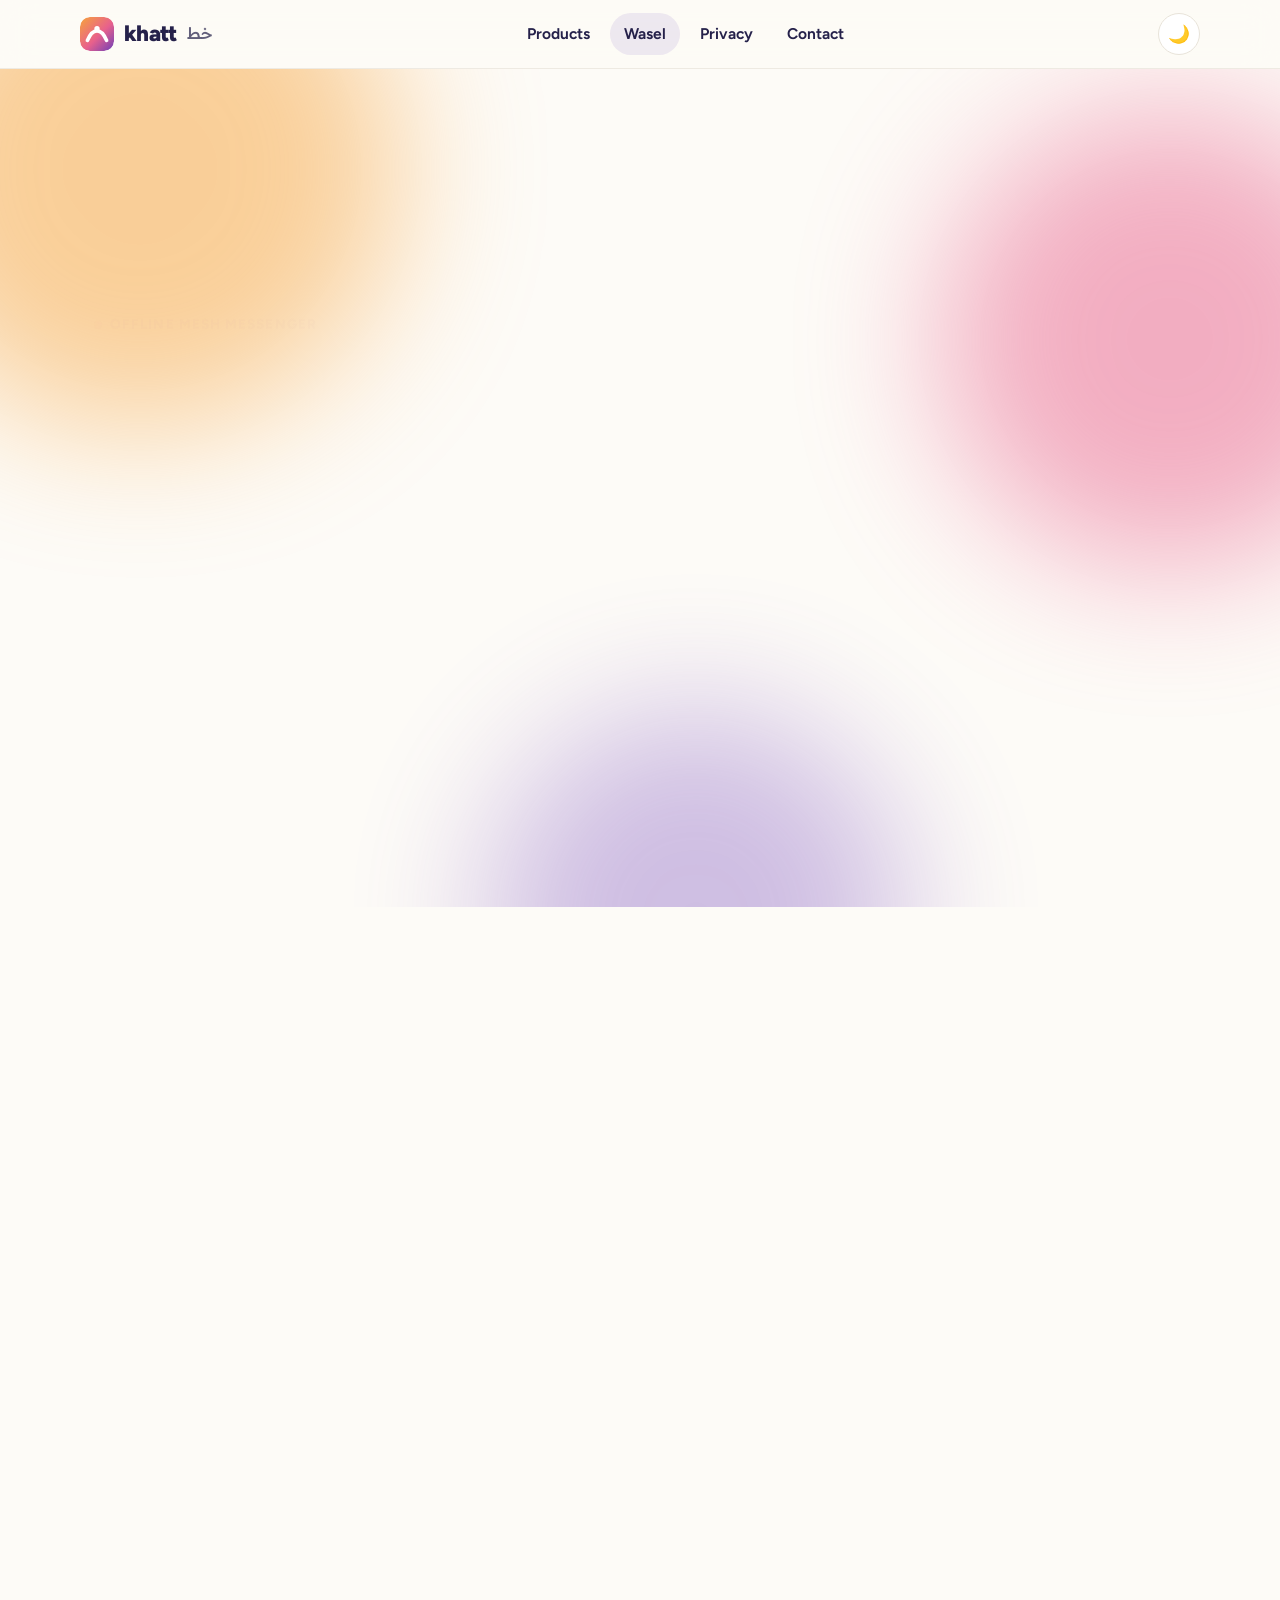
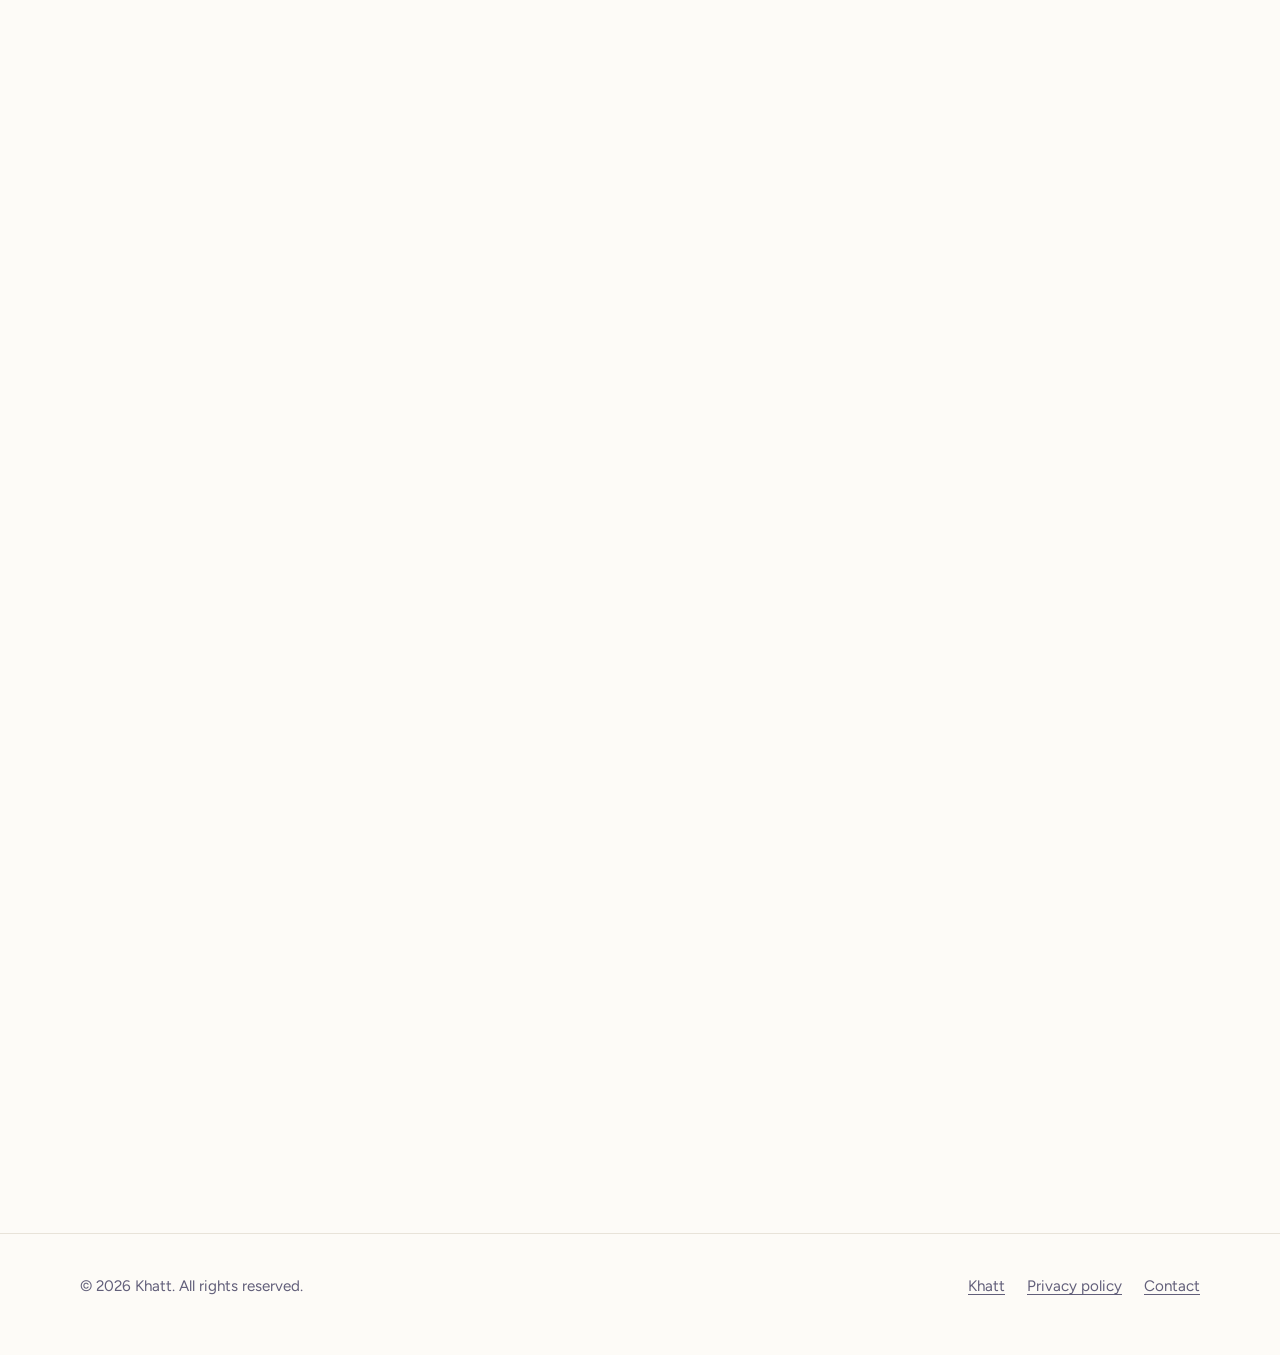
==== wasel/index.html @ 728cffc0 "Initial Khatt site: home, Wasel page, Wasel privacy policy" ====
<!DOCTYPE html>
<html lang="en">
<head>
  <meta charset="utf-8">
  <meta name="viewport" content="width=device-width, initial-scale=1">
  <title>Wasel (وصل) — offline mesh messenger | Khatt</title>
  <meta name="description" content="Wasel is a peer-to-peer messenger for Android that works without internet. Phones pass encrypted notes to each other over Bluetooth. No accounts, no servers.">
  <meta http-equiv="Content-Security-Policy" content="default-src 'self'; img-src 'self' data:; font-src 'self'; style-src 'self'; script-src 'self'; base-uri 'none'; form-action 'none'">
  <meta name="theme-color" content="#fdfbf7" media="(prefers-color-scheme: light)">
  <meta name="theme-color" content="#0f0e17" media="(prefers-color-scheme: dark)">
  <link rel="canonical" href="https://khatt-inc.github.io/wasel/">
  <link rel="icon" href="/assets/img/favicon.svg" type="image/svg+xml">
  <link rel="icon" href="/assets/img/favicon.png" type="image/png" sizes="48x48">
  <link rel="apple-touch-icon" href="/assets/img/apple-touch-icon.png">
  <meta property="og:type" content="website">
  <meta property="og:title" content="Wasel (وصل) — offline mesh messenger">
  <meta property="og:description" content="Talk to people nearby without internet. Private, encrypted, no accounts.">
  <meta property="og:url" content="https://khatt-inc.github.io/wasel/">
  <meta property="og:image" content="https://khatt-inc.github.io/assets/img/wasel-feature.webp">
  <meta name="twitter:card" content="summary_large_image">
  <link rel="preload" href="/assets/fonts/Figtree.ttf" as="font" type="font/ttf" crossorigin>
  <link rel="stylesheet" href="/assets/css/style.css">
  <script src="/assets/js/theme.js"></script>
</head>
<body>
  <a class="skip" href="#main">Skip to content</a>

  <header class="nav">
    <div class="wrap">
      <a class="brand" href="/" aria-label="Khatt home">
        <img src="/assets/img/favicon.svg" alt="" width="34" height="34">
        khatt <small lang="ar" dir="rtl">خط</small>
      </a>
      <nav class="links" id="links" aria-label="Main">
        <a href="/#products">Products</a>
        <a href="/wasel/" aria-current="page">Wasel</a>
        <a href="/wasel/privacy/">Privacy</a>
        <a href="/#contact">Contact</a>
      </nav>
      <div>
        <button class="icon-btn" id="theme" type="button" aria-label="Switch theme">🌙</button>
        <button class="icon-btn menu-btn" id="menu" type="button" aria-label="Menu" aria-expanded="false" aria-controls="links">☰</button>
      </div>
    </div>
  </header>

  <main id="main">
    <section class="hero">
      <div class="blobs" aria-hidden="true">
        <span class="blob a"></span><span class="blob b"></span><span class="blob c"></span>
      </div>
      <div class="wrap">
        <div>
          <span class="eyebrow reveal">Offline mesh messenger</span>
          <h1 class="reveal d1">Wasel <span class="grad-text" lang="ar" dir="rtl">وصل</span></h1>
          <p class="lead reveal d2">Talk to people nearby with no signal at all. Your phone chats straight to other phones over Bluetooth, and nearby phones pass your notes along, so they reach friends way beyond your range.</p>
          <div class="hero-cta reveal d3">
            <a class="btn btn-primary" href="#how">See how it works <span aria-hidden="true">↓</span></a>
            <a class="btn btn-ghost" href="#get" >Get the app</a>
          </div>
        </div>
        <div class="stage reveal d2">
          <img class="pigeon" src="/assets/img/pigeon.svg" alt="" width="190" height="150">
          <span class="chip one"><span class="dot"></span> No signal needed</span>
          <span class="chip two">🔐 End-to-end encrypted</span>
          <div class="phone" data-tilt>
            <img src="/assets/img/shot-01_welcome.webp" width="640" height="1385" alt="Wasel welcome screen: stay close, even when the internet isn't">
          </div>
        </div>
      </div>
    </section>

    <section id="how">
      <div class="wrap">
        <div class="section-head">
          <span class="eyebrow reveal">How it works</span>
          <h2 class="reveal d1">Phones become the network.</h2>
          <p class="reveal d2">No towers, no servers, no accounts.</p>
        </div>
        <div class="steps">
          <div class="step reveal">
            <h3>Find people near you</h3>
            <p>Wasel finds other Wasel phones over Bluetooth Low Energy. Add a friend in person by scanning their QR code, which also protects you from impostors.</p>
          </div>
          <div class="step reveal d1">
            <h3>Send a note</h3>
            <p>Write a message or hold to record a voice note. It's sealed with end-to-end encryption on your phone before it leaves.</p>
          </div>
          <div class="step reveal d2">
            <h3>Phones pass it on</h3>
            <p>Nearby phones carry sealed envelopes onward without being able to read them, until they reach the right person.</p>
          </div>
        </div>
      </div>
    </section>

    <section>
      <div class="wrap">
        <div class="section-head">
          <span class="eyebrow reveal">Features</span>
          <h2 class="reveal d1">Small app, big toolbox.</h2>
        </div>
        <div class="bento">
          <div class="card wide reveal">
            <div class="ico v" aria-hidden="true">💬</div>
            <h3>Messages &amp; voice notes</h3>
            <p>Private chats with friends, plus a nearby feed for everyone around you. Voice notes are encrypted and go only to the person you send them to.</p>
          </div>
          <div class="card wide reveal d1">
            <div class="ico t" aria-hidden="true">🛡️</div>
            <h3>Noise protocol encryption</h3>
            <p>Direct messages use the Noise Protocol Framework with Curve25519, ChaCha20-Poly1305 and BLAKE3. Relaying phones can't read, change, or identify what they carry.</p>
          </div>
          <div class="card reveal">
            <div class="ico o" aria-hidden="true">✅</div>
            <h3>"I'm safe" check-in</h3>
            <p>Let trusted contacts and neighbours nearby know you're okay with one tap.</p>
          </div>
          <div class="card reveal d1">
            <div class="ico p" aria-hidden="true">🕶️</div>
            <h3>Stealth mode</h3>
            <p>Receive messages without showing your device to others. Rotating identifiers make tracking harder.</p>
          </div>
          <div class="card reveal d2">
            <div class="ico v" aria-hidden="true">🧽</div>
            <h3>Fresh start</h3>
            <p>One hold-to-confirm action wipes keys, chats and contacts from your phone.</p>
          </div>
          <div class="card wide reveal">
            <div class="ico o" aria-hidden="true">🌍</div>
            <h3>Area channels (optional)</h3>
            <p>Turn on the internet relay to chat with everyone in a map cell. It's off by default, and it's public: area posts, your nickname and the cell you join are visible to everyone in that area, and relay operators can see your IP address.</p>
          </div>
          <div class="card wide reveal d1">
            <div class="ico p" aria-hidden="true">🕊️</div>
            <h3>Carrier Pigeon game</h3>
            <p>A built-in pigeon adventure with 16 worlds and local multiplayer races, because waiting for signal shouldn't be boring. Available in 20 languages, including Arabic with full right-to-left layout.</p>
          </div>
        </div>
      </div>
    </section>

    <section>
      <div class="wrap">
        <div class="section-head">
          <span class="eyebrow reveal">Screenshots</span>
          <h2 class="reveal d1">A friendly place to talk.</h2>
        </div>
      </div>
      <div class="rail reveal" role="list" aria-label="Wasel screenshots">
        <div class="phone" role="listitem"><img src="/assets/img/shot-02_chats.webp" width="640" height="1385" alt="Chats list with nearby friends" loading="lazy"></div>
        <div class="phone" role="listitem"><img src="/assets/img/shot-03_chat_detail.webp" width="640" height="1385" alt="A conversation" loading="lazy"></div>
        <div class="phone" role="listitem"><img src="/assets/img/shot-05_safe_radar.webp" width="640" height="1385" alt="Safe check-in radar" loading="lazy"></div>
        <div class="phone" role="listitem"><img src="/assets/img/shot-04_pigeon_game.webp" width="640" height="1385" alt="Carrier Pigeon game" loading="lazy"></div>
        <div class="phone" role="listitem"><img src="/assets/img/shot-06_settings.webp" width="640" height="1385" alt="Settings" loading="lazy"></div>
        <div class="phone" role="listitem"><img src="/assets/img/shot-07_dark_mode.webp" width="640" height="1385" alt="Dark mode" loading="lazy"></div>
      </div>
    </section>

    <section id="get">
      <div class="wrap">
        <div class="section-head">
          <span class="eyebrow reveal">Get Wasel</span>
          <h2 class="reveal d1">Coming to Google Play.</h2>
          <p class="reveal d2">Wasel is for Android 8.0+ and for people aged 16 and over. The Play Store listing is being prepared; the button below will go live when it is published.</p>
        </div>
        <div class="hero-cta reveal">
          <a class="btn btn-primary" href="#get" aria-disabled="true" tabindex="-1">Google Play: coming soon</a>
          <a class="btn btn-ghost" href="/wasel/privacy/">Privacy policy</a>
        </div>
        <div class="notice reveal">
          <span aria-hidden="true">⚠️</span>
          <div>
            <strong>Not a substitute for emergency services.</strong>
            <p>Wasel depends on nearby phones and can't promise delivery. In an emergency, contact your local emergency number.</p>
          </div>
        </div>
      </div>
    </section>
  </main>

  <footer>
    <div class="wrap">
      <span>© <span id="year">2026</span> Khatt. All rights reserved.</span>
      <nav aria-label="Footer">
        <a href="/">Khatt</a>
        <a href="/wasel/privacy/">Privacy policy</a>
        <a href="mailto:privacy@khatt.app">Contact</a>
      </nav>
    </div>
  </footer>

  <script src="/assets/js/main.js" defer></script>
</body>
</html>
---- assets/css/style.css ----
/* Khatt — site styles. Self-hosted fonts, no third-party requests. */

@font-face {
  font-family: "Figtree";
  src: url("../fonts/Figtree.ttf") format("truetype");
  font-weight: 300 900;
  font-display: swap;
}
@font-face {
  font-family: "Readex Pro";
  src: url("../fonts/ReadexPro.ttf") format("truetype");
  font-weight: 160 700;
  font-display: swap;
  unicode-range: U+0600-06FF, U+0750-077F, U+FB50-FDFF, U+FE70-FEFF;
}

:root {
  --bg: #fdfbf7;
  --bg-2: #f6f0e6;
  --surface: #ffffff;
  --ink: #25214a;
  --muted: #625f7a;
  --border: #e8e3d9;
  --orange: #f6a33b;
  --pink: #e8618c;
  --purple: #6e3fb8;
  --teal: #2fa793;
  --accent-ink: #5b2fa6;
  --grad: linear-gradient(120deg, #f6a33b 0%, #e8618c 55%, #6e3fb8 100%);
  --shadow: 0 1px 0 rgba(37, 33, 74, 0.04), 0 14px 34px -14px rgba(37, 33, 74, 0.22);
  --edge: 0 6px 0 -1px rgba(37, 33, 74, 0.07);
  --radius: 28px;
  --max: 1120px;
  color-scheme: light;
}

:root[data-theme="dark"] {
  --bg: #0f0e17;
  --bg-2: #14131f;
  --surface: #1a1926;
  --ink: #f6f4ff;
  --muted: #a9a8c2;
  --border: #2e2b44;
  --teal: #3db8a4;
  --accent-ink: #c8b2ff;
  --shadow: 0 1px 0 rgba(255, 255, 255, 0.03), 0 18px 40px -16px rgba(0, 0, 0, 0.7);
  --edge: 0 6px 0 -1px rgba(0, 0, 0, 0.35);
  color-scheme: dark;
}

@media (prefers-color-scheme: dark) {
  :root:not([data-theme="light"]) {
    --bg: #0f0e17;
    --bg-2: #14131f;
    --surface: #1a1926;
    --ink: #f6f4ff;
    --muted: #a9a8c2;
    --border: #2e2b44;
    --teal: #3db8a4;
    --accent-ink: #c8b2ff;
    --shadow: 0 1px 0 rgba(255, 255, 255, 0.03), 0 18px 40px -16px rgba(0, 0, 0, 0.7);
    --edge: 0 6px 0 -1px rgba(0, 0, 0, 0.35);
    color-scheme: dark;
  }
}

*,
*::before,
*::after {
  box-sizing: border-box;
}

html {
  scroll-behavior: smooth;
  scroll-padding-top: 88px;
  -webkit-text-size-adjust: 100%;
}

body {
  margin: 0;
  background: var(--bg);
  color: var(--ink);
  font-family: "Figtree", ui-sans-serif, system-ui, -apple-system, "Segoe UI", Roboto, sans-serif;
  font-size: 1.0625rem;
  line-height: 1.65;
  overflow-x: hidden;
}

[lang="ar"],
:lang(ar) {
  font-family: "Readex Pro", "Figtree", system-ui, sans-serif;
}

img {
  max-width: 100%;
  display: block;
}

a {
  color: var(--accent-ink);
  text-underline-offset: 3px;
}
a:hover {
  color: var(--pink);
}

:focus-visible {
  outline: 3px solid var(--orange);
  outline-offset: 3px;
  border-radius: 8px;
}

.skip {
  position: absolute;
  left: 12px;
  top: -60px;
  z-index: 100;
  background: var(--ink);
  color: var(--bg);
  padding: 10px 16px;
  border-radius: 12px;
  transition: top 0.2s;
}
.skip:focus {
  top: 12px;
}

.wrap {
  width: min(var(--max), 100% - 40px);
  margin-inline: auto;
}

h1,
h2,
h3 {
  line-height: 1.08;
  letter-spacing: -0.025em;
  margin: 0 0 0.5em;
  font-weight: 800;
}
h1 {
  font-size: clamp(2.6rem, 6.4vw, 5rem);
  font-weight: 850;
}
h2 {
  font-size: clamp(2rem, 4.2vw, 3.2rem);
}
h3 {
  font-size: 1.3rem;
  letter-spacing: -0.015em;
}
p {
  margin: 0 0 1em;
}

.grad-text {
  background: var(--grad);
  -webkit-background-clip: text;
  background-clip: text;
  color: transparent;
}

.eyebrow {
  display: inline-flex;
  align-items: center;
  gap: 8px;
  font-size: 0.85rem;
  font-weight: 700;
  letter-spacing: 0.08em;
  text-transform: uppercase;
  color: var(--accent-ink);
  background: color-mix(in srgb, var(--purple) 10%, transparent);
  padding: 6px 14px;
  border-radius: 999px;
  margin-bottom: 20px;
}
.eyebrow::before {
  content: "";
  width: 8px;
  height: 8px;
  border-radius: 50%;
  background: var(--grad);
}

/* ───────── Nav ───────── */
.nav {
  position: sticky;
  top: 0;
  z-index: 50;
  backdrop-filter: saturate(1.4) blur(16px);
  -webkit-backdrop-filter: saturate(1.4) blur(16px);
  background: color-mix(in srgb, var(--bg) 78%, transparent);
  border-bottom: 1px solid color-mix(in srgb, var(--border) 70%, transparent);
}
.nav .wrap {
  display: flex;
  align-items: center;
  justify-content: space-between;
  height: 68px;
  gap: 16px;
}
.brand {
  display: inline-flex;
  align-items: center;
  gap: 10px;
  font-weight: 850;
  font-size: 1.4rem;
  letter-spacing: -0.03em;
  color: var(--ink);
  text-decoration: none;
}
.brand img {
  width: 34px;
  height: 34px;
  border-radius: 10px;
}
.brand small {
  font-family: "Readex Pro", sans-serif;
  font-weight: 500;
  color: var(--muted);
  font-size: 1rem;
  letter-spacing: 0;
}
.links {
  display: flex;
  align-items: center;
  gap: 6px;
}
.links a {
  color: var(--ink);
  text-decoration: none;
  font-weight: 650;
  font-size: 0.97rem;
  padding: 8px 14px;
  border-radius: 999px;
  transition: background 0.2s;
}
.links a:hover,
.links a[aria-current="page"] {
  background: color-mix(in srgb, var(--purple) 11%, transparent);
  color: var(--ink);
}
.icon-btn {
  width: 42px;
  height: 42px;
  display: inline-grid;
  place-items: center;
  border-radius: 50%;
  border: 1px solid var(--border);
  background: var(--surface);
  color: var(--ink);
  cursor: pointer;
  font-size: 1.1rem;
  transition: transform 0.2s;
}
.icon-btn:hover {
  transform: rotate(18deg) scale(1.06);
}
.menu-btn {
  display: none;
}

@media (max-width: 760px) {
  .menu-btn {
    display: inline-grid;
  }
  .links {
    position: absolute;
    inset: 68px 0 auto 0;
    flex-direction: column;
    align-items: stretch;
    padding: 12px 20px 20px;
    background: var(--bg);
    border-bottom: 1px solid var(--border);
    display: none;
  }
  .links.open {
    display: flex;
  }
  .links a {
    padding: 14px 16px;
  }
}

/* ───────── Buttons ───────── */
.btn {
  display: inline-flex;
  align-items: center;
  gap: 10px;
  font: inherit;
  font-weight: 750;
  padding: 15px 26px;
  border-radius: 999px;
  border: 2px solid transparent;
  text-decoration: none;
  cursor: pointer;
  transition: transform 0.2s, box-shadow 0.2s;
}
.btn:hover {
  transform: translateY(-3px);
}
.btn-primary {
  background: var(--grad);
  color: #25214a;
  box-shadow: 0 10px 0 -4px rgba(232, 97, 140, 0.32), 0 18px 34px -14px rgba(232, 97, 140, 0.6);
}
.btn-primary:hover {
  color: #25214a;
}
.btn-ghost {
  background: var(--surface);
  color: var(--ink);
  border-color: var(--border);
}
.btn-ghost:hover {
  color: var(--ink);
  border-color: var(--purple);
}
.btn[aria-disabled="true"] {
  opacity: 0.65;
  cursor: not-allowed;
  pointer-events: none;
}

/* ───────── Hero ───────── */
.hero {
  position: relative;
  padding: clamp(48px, 9vw, 110px) 0 clamp(56px, 8vw, 100px);
  isolation: isolate;
}
.hero .wrap {
  display: grid;
  grid-template-columns: 1.1fr 0.9fr;
  align-items: center;
  gap: 40px;
}
.hero p.lead {
  font-size: clamp(1.15rem, 2vw, 1.4rem);
  color: var(--muted);
  max-width: 34em;
  margin-bottom: 32px;
}
.hero-cta {
  display: flex;
  flex-wrap: wrap;
  gap: 14px;
}

.blobs {
  position: absolute;
  inset: 0;
  z-index: -1;
  overflow: hidden;
  pointer-events: none;
}
.blob {
  position: absolute;
  border-radius: 50%;
  filter: blur(70px);
  opacity: 0.5;
  animation: drift 18s ease-in-out infinite alternate;
}
.blob.a {
  width: 520px;
  height: 520px;
  background: var(--orange);
  top: -160px;
  left: -120px;
}
.blob.b {
  width: 460px;
  height: 460px;
  background: var(--pink);
  top: 40px;
  right: -120px;
  animation-delay: -6s;
}
.blob.c {
  width: 420px;
  height: 420px;
  background: var(--purple);
  bottom: -220px;
  left: 38%;
  opacity: 0.32;
  animation-delay: -11s;
}
:root[data-theme="dark"] .blob {
  opacity: 0.26;
}
@media (prefers-color-scheme: dark) {
  :root:not([data-theme="light"]) .blob {
    opacity: 0.26;
  }
}
@keyframes drift {
  to {
    transform: translate(60px, 40px) scale(1.12);
  }
}

.stage {
  position: relative;
  min-height: 520px;
  display: grid;
  place-items: center;
}
.stage .pigeon {
  position: absolute;
  width: 190px;
  top: -5%;
  left: -12%;
  z-index: 3;
  animation: fly 6s ease-in-out infinite;
  filter: drop-shadow(0 18px 18px rgba(37, 33, 74, 0.25));
}
.stage .pigeon.small {
  width: 96px;
  top: auto;
  bottom: 6%;
  left: auto;
  right: -4%;
  animation-duration: 7.5s;
  animation-delay: -2s;
}
@keyframes fly {
  0%,
  100% {
    transform: translate(0, 0) rotate(-4deg);
  }
  50% {
    transform: translate(18px, -22px) rotate(3deg);
  }
}
.chip {
  position: absolute;
  z-index: 4;
  background: var(--surface);
  border: 1px solid var(--border);
  box-shadow: var(--shadow);
  border-radius: 999px;
  padding: 10px 18px;
  font-weight: 750;
  font-size: 0.95rem;
  display: inline-flex;
  align-items: center;
  gap: 10px;
  animation: bob 5s ease-in-out infinite;
}
.chip .dot {
  width: 10px;
  height: 10px;
  border-radius: 50%;
  background: var(--teal);
  box-shadow: 0 0 0 5px color-mix(in srgb, var(--teal) 22%, transparent);
}
.chip.one {
  top: 22%;
  right: -2%;
}
.chip.two {
  bottom: 20%;
  left: -4%;
  animation-delay: -2.5s;
}
@keyframes bob {
  50% {
    transform: translateY(-10px);
  }
}

/* phone mockup */
.phone {
  position: relative;
  width: min(290px, 70vw);
  aspect-ratio: 1170 / 2532;
  border-radius: 40px;
  padding: 9px;
  background: #1b1930;
  box-shadow: 0 0 0 2px #34305a inset, 0 40px 60px -26px rgba(37, 33, 74, 0.55), 0 8px 0 -2px rgba(37, 33, 74, 0.1);
  transform: rotate(4deg);
  transition: transform 0.4s;
  flex: none;
}
.phone::before {
  content: "";
  position: absolute;
  top: 16px;
  left: 50%;
  width: 72px;
  height: 20px;
  border-radius: 999px;
  background: #0c0b16;
  transform: translateX(-50%);
  z-index: 2;
}
.phone img {
  width: 100%;
  height: 100%;
  object-fit: cover;
  border-radius: 32px;
}
.hero .phone:hover {
  transform: rotate(0deg) scale(1.02);
}

@media (max-width: 900px) {
  .hero .wrap {
    grid-template-columns: 1fr;
  }
  .stage {
    min-height: 460px;
  }
}

/* ───────── Marquee ───────── */
.marquee {
  border-block: 1px solid var(--border);
  background: var(--surface);
  overflow: hidden;
  padding: 18px 0;
}
.marquee .track {
  display: flex;
  gap: 48px;
  width: max-content;
  animation: slide 34s linear infinite;
  font-weight: 800;
  font-size: 1.25rem;
  letter-spacing: -0.01em;
}
.marquee span {
  display: inline-flex;
  align-items: center;
  gap: 48px;
  white-space: nowrap;
}
.marquee span::after {
  content: "✦";
  color: var(--orange);
}
.marquee:hover .track {
  animation-play-state: paused;
}
@keyframes slide {
  to {
    transform: translateX(-50%);
  }
}

/* ───────── Sections ───────── */
section {
  padding: clamp(64px, 9vw, 120px) 0;
}
.section-head {
  max-width: 44rem;
  margin-bottom: 48px;
}
.section-head p {
  color: var(--muted);
  font-size: 1.2rem;
}

.card {
  background: var(--surface);
  border: 1px solid var(--border);
  border-radius: var(--radius);
  padding: 30px;
  box-shadow: var(--shadow), var(--edge);
  transition: transform 0.3s, border-color 0.3s;
}
.card:hover {
  transform: translateY(-6px);
  border-color: color-mix(in srgb, var(--pink) 50%, var(--border));
}
.card p:last-child {
  margin-bottom: 0;
}
.card p {
  color: var(--muted);
}

.ico {
  width: 54px;
  height: 54px;
  border-radius: 18px;
  display: grid;
  place-items: center;
  font-size: 1.6rem;
  margin-bottom: 18px;
}
.ico.o {
  background: #fdebd0;
}
.ico.p {
  background: #fadbe6;
}
.ico.v {
  background: #e6dcf7;
}
.ico.t {
  background: #d3f0ea;
}
:root[data-theme="dark"] .ico {
  filter: brightness(0.92) saturate(0.95);
}

.grid-3 {
  display: grid;
  grid-template-columns: repeat(3, 1fr);
  gap: 22px;
}
@media (max-width: 860px) {
  .grid-3 {
    grid-template-columns: 1fr;
  }
}

/* product spotlight */
.spot {
  position: relative;
  border-radius: 40px;
  background: linear-gradient(135deg, #3a2377 0%, #7a3fa6 40%, #e8618c 80%, #f6a33b 100%);
  color: #fff;
  padding: clamp(32px, 6vw, 72px);
  overflow: hidden;
  display: grid;
  grid-template-columns: 1.1fr 0.9fr;
  gap: 32px;
  align-items: center;
  box-shadow: 0 30px 60px -28px rgba(110, 63, 184, 0.7);
}
.spot h2 {
  color: #fff;
}
.spot p {
  color: rgba(255, 255, 255, 0.88);
  font-size: 1.15rem;
  max-width: 32em;
}
.spot .ar {
  font-size: 1.1em;
  font-weight: 500;
  opacity: 0.9;
}
.tags {
  display: flex;
  flex-wrap: wrap;
  gap: 10px;
  margin: 8px 0 28px;
  padding: 0;
  list-style: none;
}
.tags li {
  background: rgba(255, 255, 255, 0.16);
  border: 1px solid rgba(255, 255, 255, 0.3);
  backdrop-filter: blur(8px);
  border-radius: 999px;
  padding: 7px 16px;
  font-weight: 700;
  font-size: 0.92rem;
}
.spot .btn-ghost {
  background: rgba(255, 255, 255, 0.95);
  color: #25214a;
}
.spot .shots {
  display: flex;
  justify-content: center;
  gap: 18px;
}
.spot .phone {
  width: 210px;
  border-radius: 32px;
  padding: 7px;
}
.spot .phone img {
  border-radius: 26px;
}
.spot .phone::before {
  width: 52px;
  height: 14px;
  top: 12px;
}
.spot .phone.l {
  transform: rotate(-6deg) translateY(18px);
}
.spot .phone.r {
  transform: rotate(5deg) translateY(-12px);
  margin-left: -48px;
}
.spot .pigeon {
  position: absolute;
  width: 120px;
  right: 6%;
  top: -16px;
  opacity: 0.95;
  animation: fly 7s ease-in-out infinite;
}
@media (max-width: 900px) {
  .spot {
    grid-template-columns: 1fr;
  }
  .spot .phone {
    width: 160px;
  }
}

/* bento */
.bento {
  display: grid;
  grid-template-columns: repeat(6, 1fr);
  gap: 22px;
}
.bento .card {
  grid-column: span 2;
}
.bento .wide {
  grid-column: span 3;
}
@media (max-width: 960px) {
  .bento .card,
  .bento .wide {
    grid-column: span 3;
  }
}
@media (max-width: 620px) {
  .bento .card,
  .bento .wide {
    grid-column: span 6;
  }
}

/* steps */
.steps {
  display: grid;
  grid-template-columns: repeat(3, 1fr);
  gap: 22px;
  counter-reset: step;
}
.step {
  position: relative;
  padding-top: 70px;
}
.step::before {
  counter-increment: step;
  content: counter(step);
  position: absolute;
  top: 0;
  left: 0;
  width: 52px;
  height: 52px;
  border-radius: 50%;
  display: grid;
  place-items: center;
  font-weight: 850;
  font-size: 1.4rem;
  color: #25214a;
  background: var(--grad);
}
.step::after {
  content: "";
  position: absolute;
  top: 26px;
  left: 66px;
  right: -22px;
  border-top: 3px dotted color-mix(in srgb, var(--pink) 55%, transparent);
}
.step:last-child::after {
  display: none;
}
@media (max-width: 860px) {
  .steps {
    grid-template-columns: 1fr;
  }
  .step::after {
    display: none;
  }
}

/* screenshot rail */
.rail {
  display: flex;
  gap: 24px;
  overflow-x: auto;
  scroll-snap-type: x mandatory;
  padding: 24px max(20px, calc((100vw - var(--max)) / 2)) 40px;
  scrollbar-width: thin;
}
.rail .phone {
  transform: none;
  scroll-snap-align: center;
  width: 250px;
}
.rail .phone:hover {
  transform: translateY(-8px);
}

/* notice */
.notice {
  display: flex;
  gap: 16px;
  align-items: flex-start;
  border-radius: 22px;
  padding: 22px 26px;
  background: color-mix(in srgb, var(--orange) 14%, var(--surface));
  border: 1px solid color-mix(in srgb, var(--orange) 45%, var(--border));
}
.notice strong {
  display: block;
  margin-bottom: 2px;
}
.notice p {
  margin: 0;
  color: var(--muted);
}

/* contact */
.contact {
  text-align: center;
  background: var(--bg-2);
}
.contact .mail {
  display: inline-block;
  font-size: clamp(1.6rem, 4.4vw, 3rem);
  font-weight: 850;
  letter-spacing: -0.03em;
  text-decoration: none;
  margin: 8px 0 0;
}

/* footer */
footer {
  padding: 40px 0 56px;
  border-top: 1px solid var(--border);
  color: var(--muted);
  font-size: 0.95rem;
}
footer .wrap {
  display: flex;
  flex-wrap: wrap;
  gap: 16px 32px;
  justify-content: space-between;
  align-items: center;
}
footer nav {
  display: flex;
  flex-wrap: wrap;
  gap: 8px 22px;
}
footer a {
  color: var(--muted);
}
footer a:hover {
  color: var(--pink);
}

/* ───────── Legal page ───────── */
.legal-hero {
  padding: clamp(40px, 7vw, 80px) 0 24px;
}
.legal-hero p {
  color: var(--muted);
  font-size: 1.15rem;
  max-width: 40em;
}
.legal {
  display: grid;
  grid-template-columns: 250px minmax(0, 1fr);
  gap: 56px;
  padding: 24px 0 96px;
  align-items: start;
}
.toc {
  position: sticky;
  top: 92px;
  font-size: 0.95rem;
}
.toc strong {
  display: block;
  margin-bottom: 10px;
  font-size: 0.8rem;
  letter-spacing: 0.1em;
  text-transform: uppercase;
  color: var(--muted);
}
.toc ol {
  list-style: none;
  margin: 0;
  padding: 0;
  display: grid;
  gap: 2px;
}
.toc a {
  display: block;
  padding: 6px 12px;
  border-left: 3px solid var(--border);
  color: var(--muted);
  text-decoration: none;
  font-weight: 600;
  transition: all 0.2s;
}
.toc a:hover,
.toc a.on {
  color: var(--ink);
  border-left-color: var(--pink);
  background: color-mix(in srgb, var(--pink) 8%, transparent);
}
.doc h2 {
  font-size: 1.7rem;
  margin: 2.4em 0 0.6em;
  padding-top: 0.2em;
}
.doc h2:first-child {
  margin-top: 0;
}
.doc ul {
  padding-left: 1.2em;
}
.doc li {
  margin-bottom: 0.5em;
}
.doc code {
  background: color-mix(in srgb, var(--purple) 12%, transparent);
  color: var(--accent-ink);
  padding: 2px 7px;
  border-radius: 7px;
  font-size: 0.88em;
  overflow-wrap: anywhere;
}
.doc table {
  width: 100%;
  border-collapse: separate;
  border-spacing: 0;
  border: 1px solid var(--border);
  border-radius: 18px;
  overflow: hidden;
  background: var(--surface);
  font-size: 0.97rem;
}
.doc th,
.doc td {
  text-align: left;
  vertical-align: top;
  padding: 14px 18px;
  border-bottom: 1px solid var(--border);
}
.doc tr:last-child td {
  border-bottom: 0;
}
.doc th {
  background: var(--bg-2);
  font-size: 0.82rem;
  text-transform: uppercase;
  letter-spacing: 0.08em;
  color: var(--muted);
}
.summary {
  background: var(--surface);
  border: 1px solid var(--border);
  border-radius: var(--radius);
  box-shadow: var(--shadow), var(--edge);
  padding: 26px 30px;
  margin-bottom: 8px;
}
.summary ul {
  margin: 10px 0 0;
}
@media (max-width: 900px) {
  .legal {
    grid-template-columns: 1fr;
    gap: 24px;
  }
  .toc {
    position: static;
  }
  .toc ol {
    grid-template-columns: 1fr 1fr;
  }
}
@media (max-width: 520px) {
  .toc ol {
    grid-template-columns: 1fr;
  }
  .doc table,
  .doc thead,
  .doc tbody,
  .doc tr,
  .doc th,
  .doc td {
    display: block;
  }
  .doc thead {
    display: none;
  }
  .doc td:first-child {
    padding-bottom: 2px;
    border-bottom: 0;
    font-weight: 700;
  }
}

/* ───────── Reveal ───────── */
.js .reveal {
  opacity: 0;
  transform: translateY(28px);
  transition: opacity 0.7s ease, transform 0.7s cubic-bezier(0.2, 0.7, 0.2, 1);
}
.js .reveal.in {
  opacity: 1;
  transform: none;
}
.js .reveal.d1 {
  transition-delay: 0.08s;
}
.js .reveal.d2 {
  transition-delay: 0.16s;
}
.js .reveal.d3 {
  transition-delay: 0.24s;
}

@media (prefers-reduced-motion: reduce) {
  *,
  *::before,
  *::after {
    animation: none !important;
    transition: none !important;
    scroll-behavior: auto !important;
  }
  .js .reveal {
    opacity: 1;
    transform: none;
  }
  .marquee .track {
    flex-wrap: wrap;
    width: auto;
    justify-content: center;
  }
}

/* ───────── 404 ───────── */
.lost {
  min-height: 70vh;
  display: grid;
  place-items: center;
  text-align: center;
  padding: 60px 0;
}
.lost .pigeon {
  width: 180px;
  margin: 0 auto 10px;
  animation: fly 5s ease-in-out infinite;
}
.lost h1 {
  font-size: clamp(4rem, 14vw, 9rem);
  margin-bottom: 0.1em;
}

/* "coming next" strip */
.soon {
  margin-top: 22px;
  display: flex;
  align-items: center;
  gap: 22px;
  padding: 26px 30px;
  border: 2px dashed color-mix(in srgb, var(--purple) 35%, var(--border));
  border-radius: var(--radius);
  background: color-mix(in srgb, var(--purple) 5%, transparent);
}
.soon > span {
  font-size: 2.4rem;
}
.soon h3 {
  margin-bottom: 2px;
}
.soon p {
  margin: 0;
  color: var(--muted);
}

/* keep floating decorations inside the viewport on narrow screens */
.hero {
  overflow-x: clip;
}
@media (max-width: 900px) {
  .stage .pigeon {
    left: 0;
  }
  .stage .pigeon.small {
    right: 0;
  }
  .chip.one {
    right: 0;
  }
  .chip.two {
    left: 0;
  }
  .spot .pigeon {
    right: 2%;
  }
}
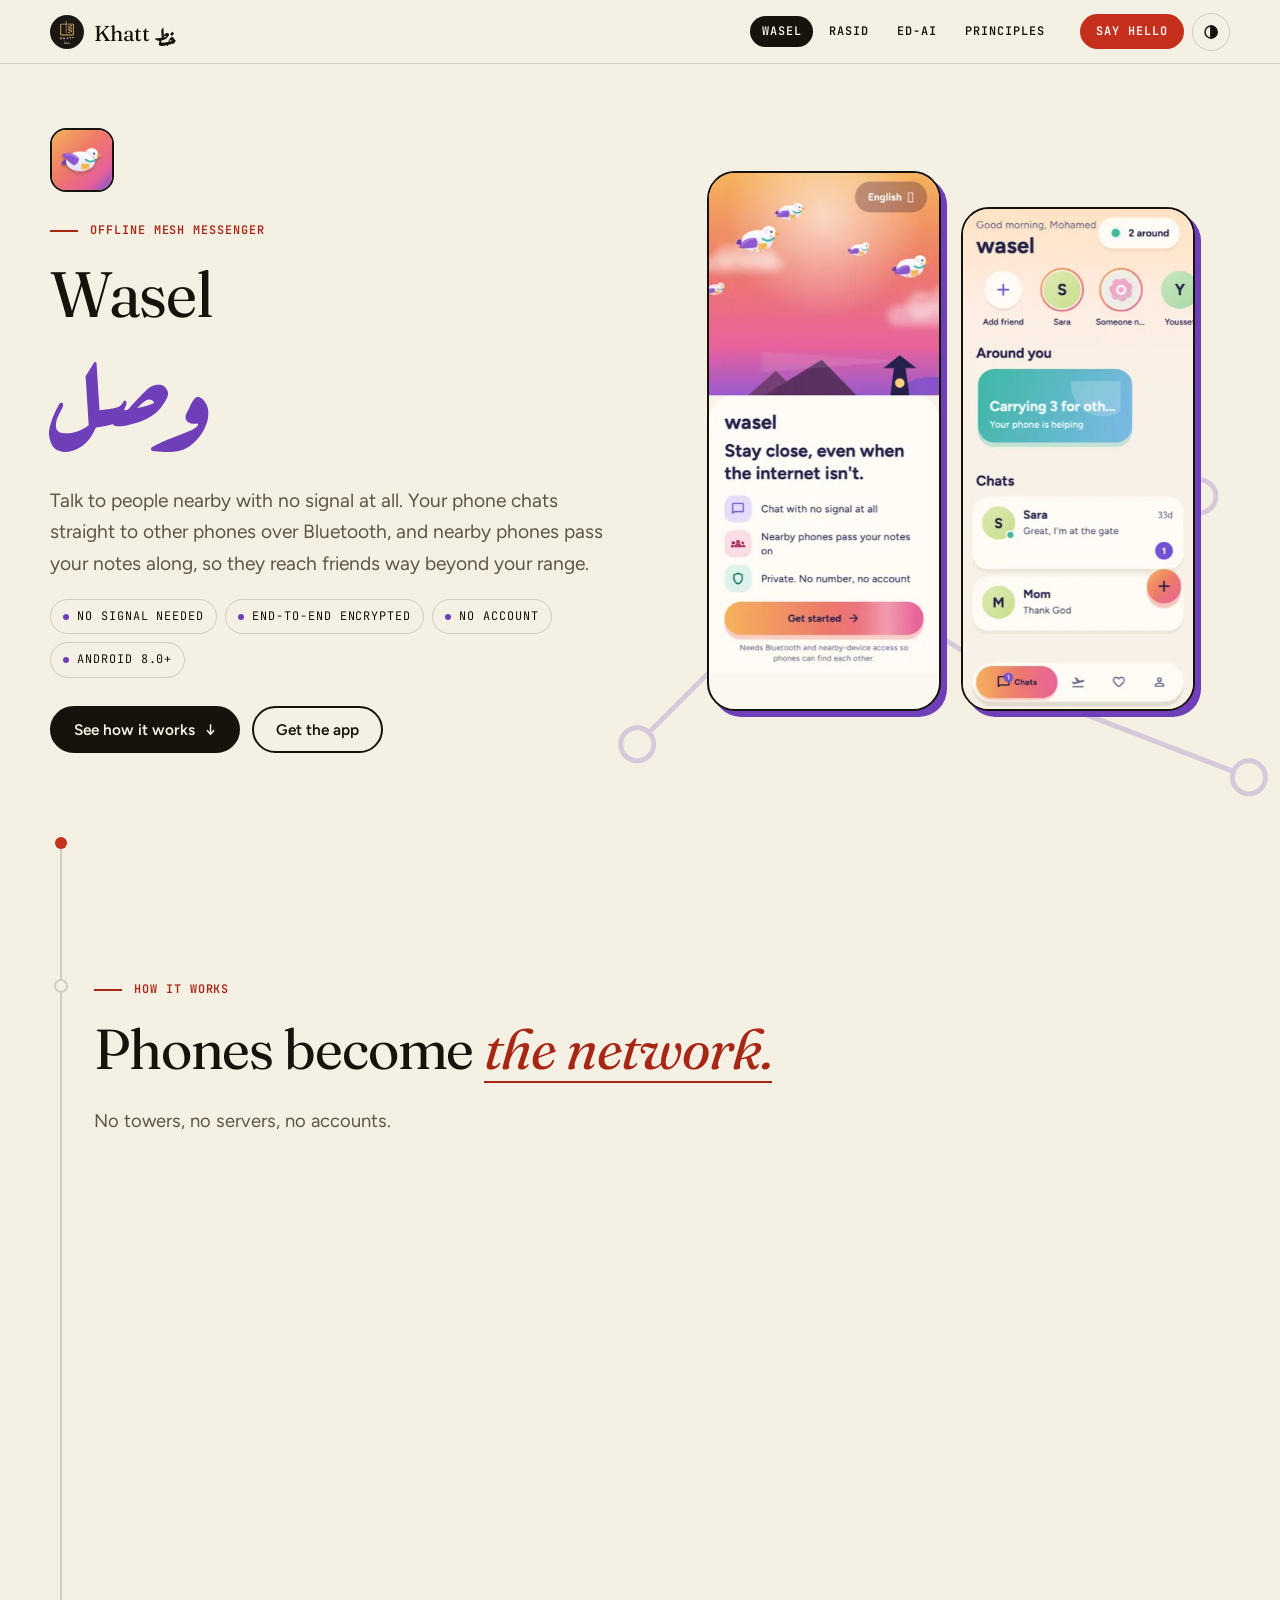
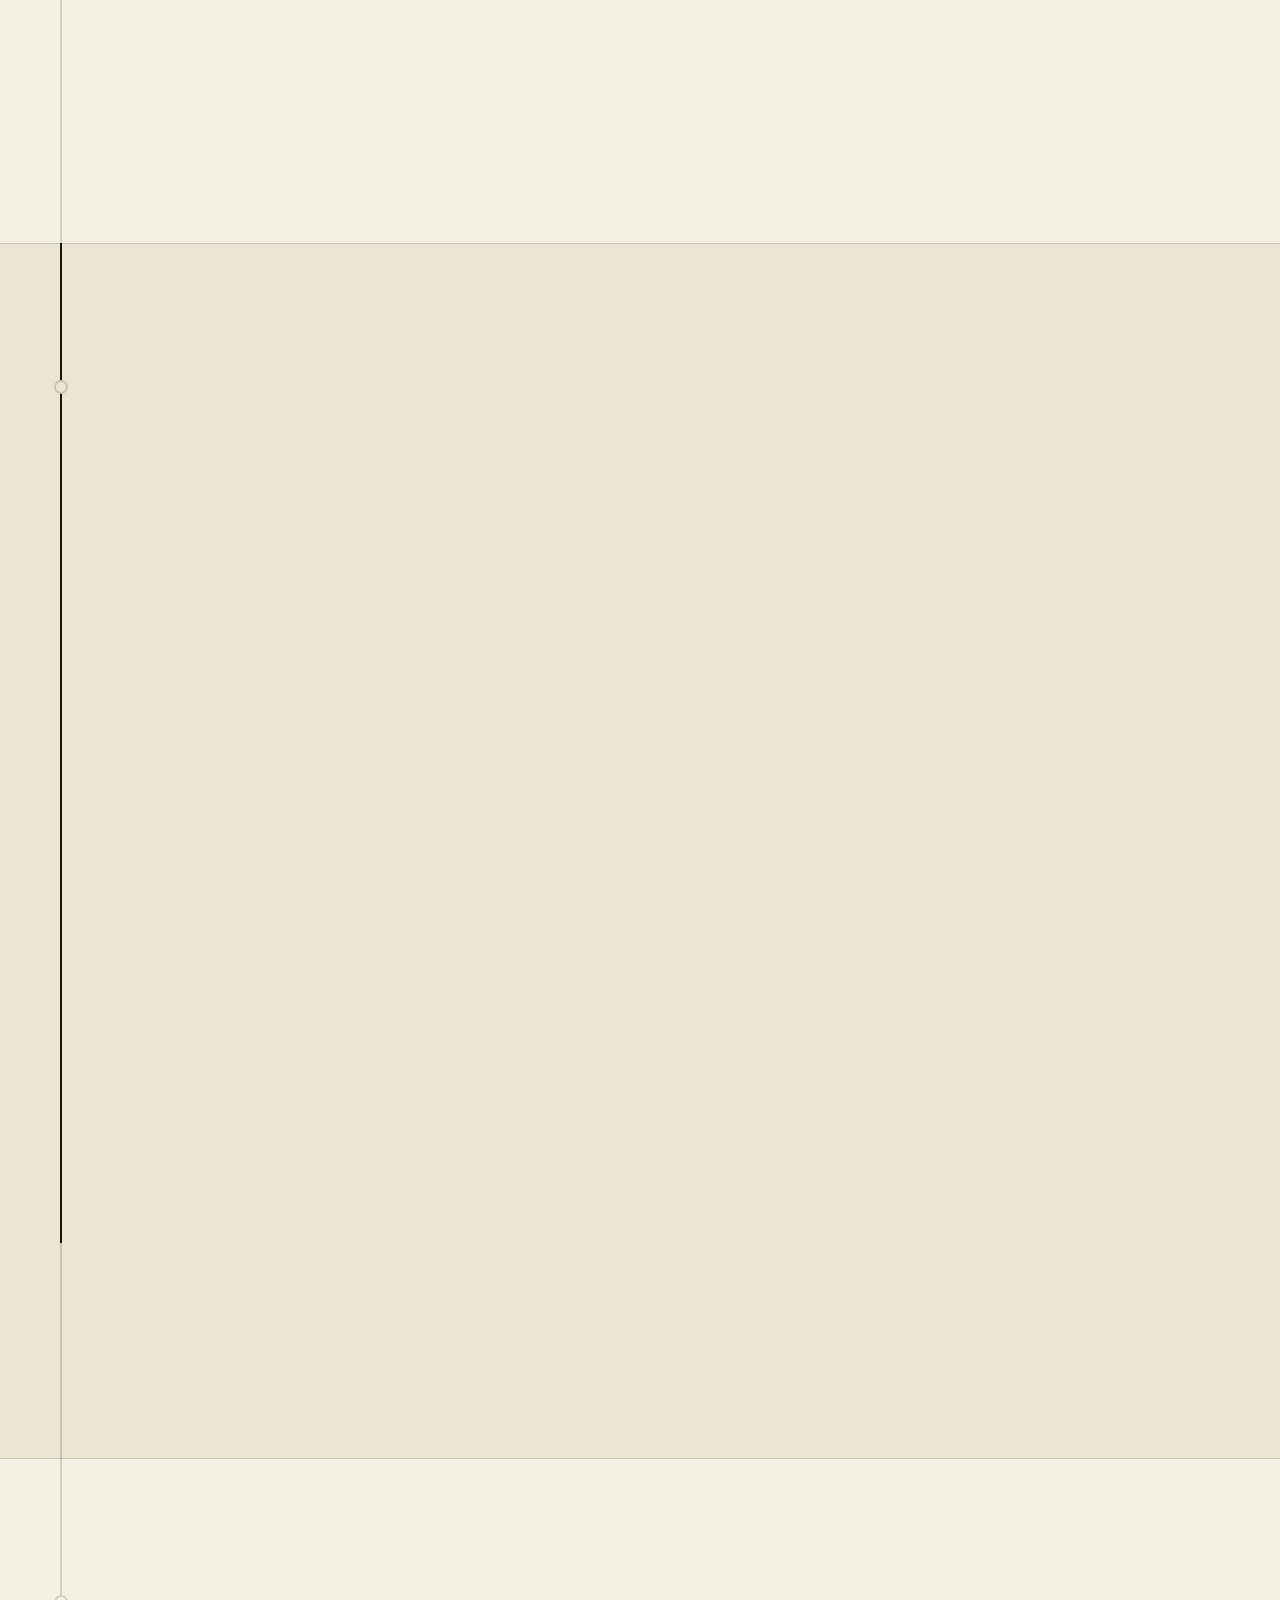
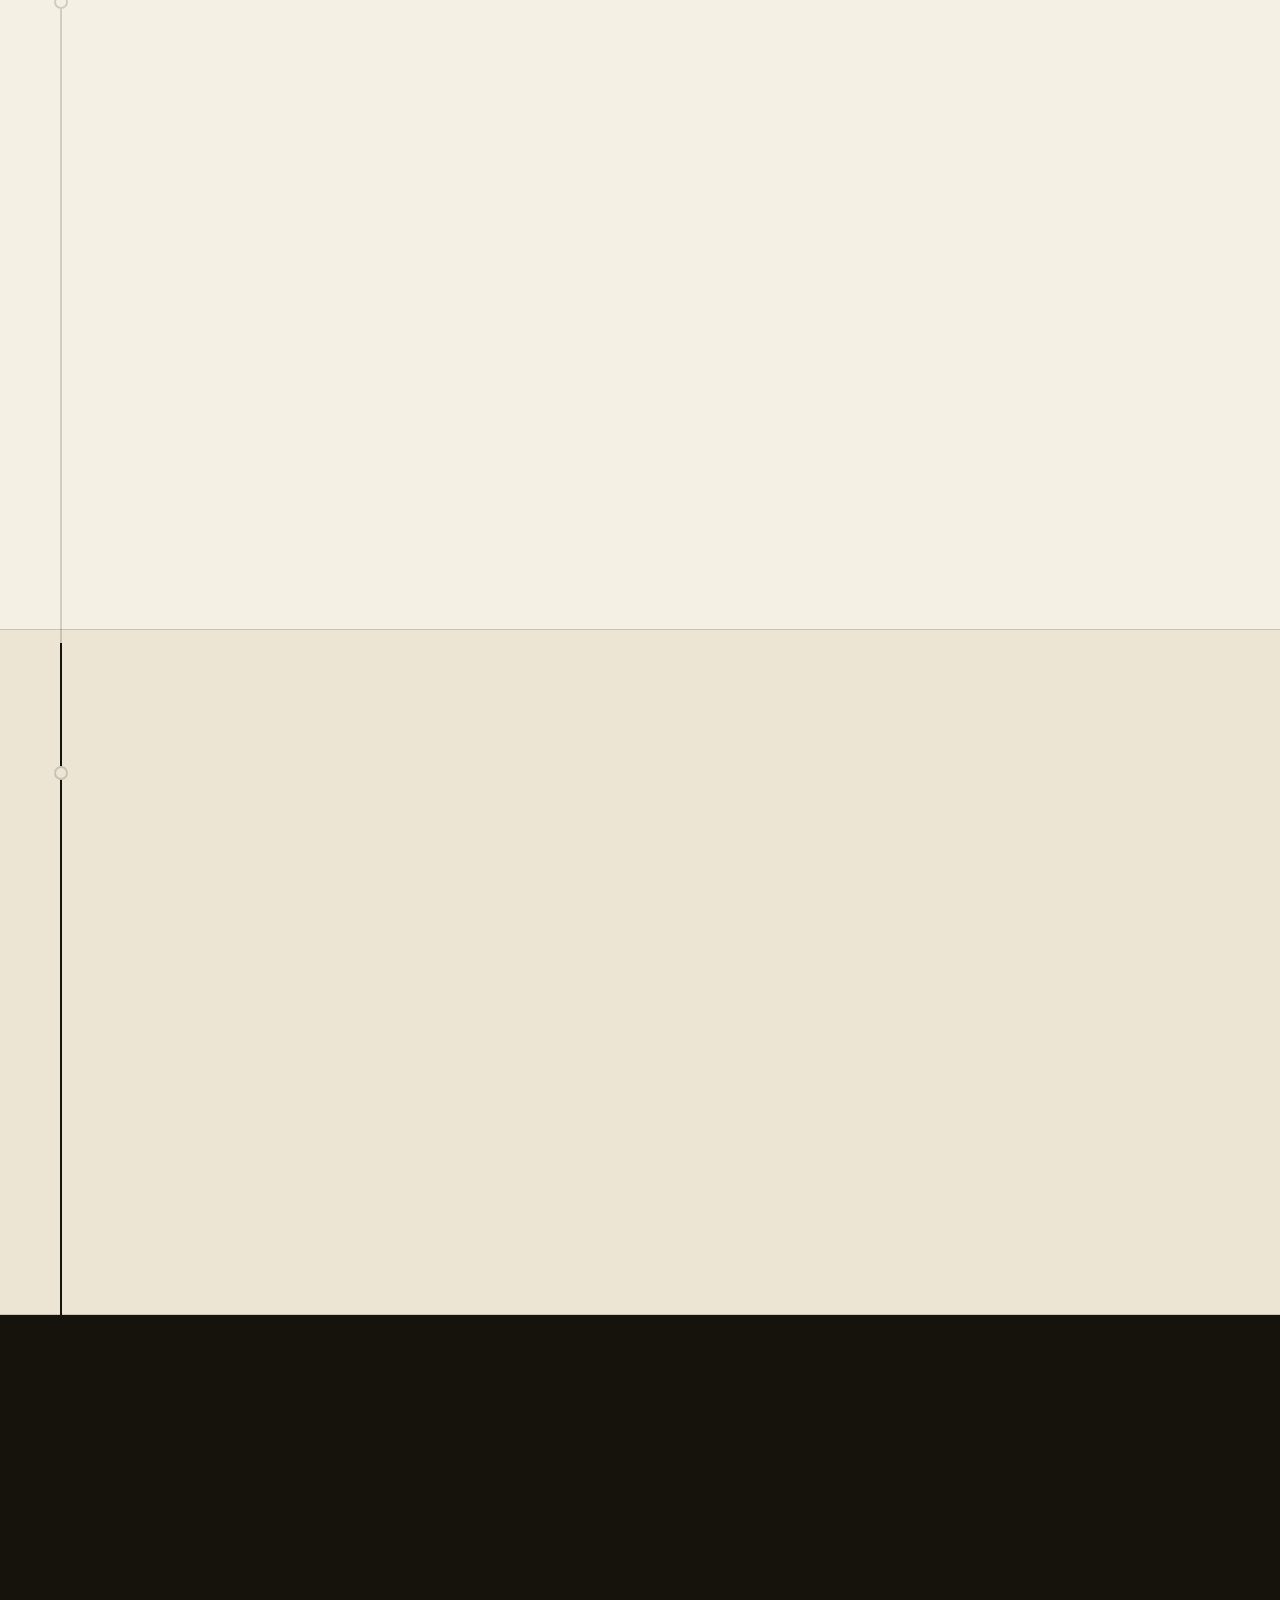
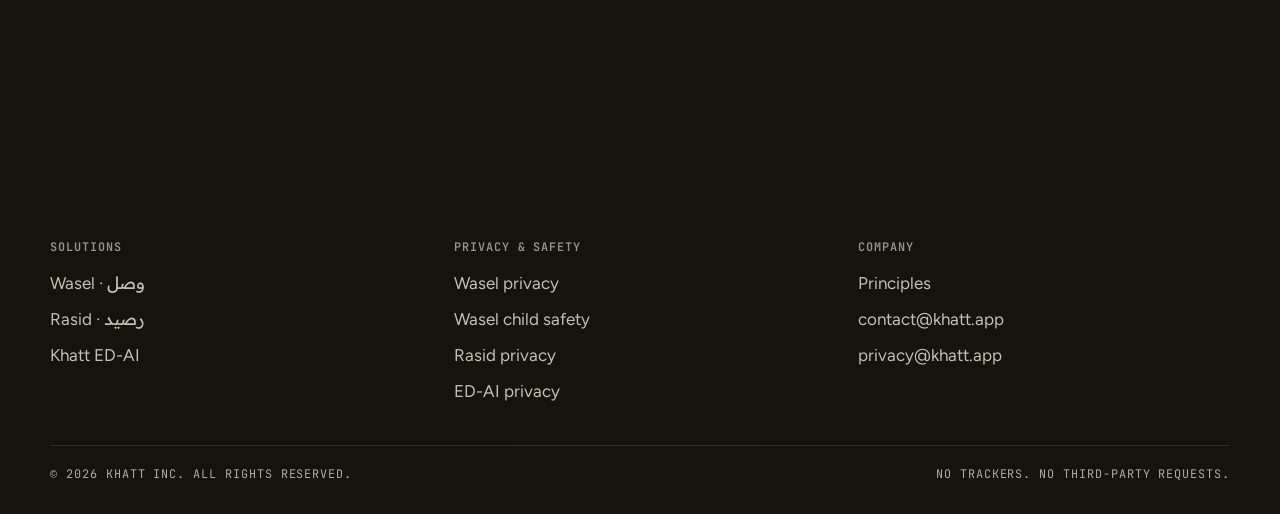
==== commit 05d710db: "Redesign: "The Line" concept, Rasid and ED-AI pages, motion layer, remove about-us content" ====
--- a/wasel/index.html
+++ b/wasel/index.html
@@ -6,8 +6,8 @@
   <title>Wasel (وصل) — offline mesh messenger | Khatt</title>
   <meta name="description" content="Wasel is a peer-to-peer messenger for Android that works without internet. Phones pass encrypted notes to each other over Bluetooth. No accounts, no servers.">
   <meta http-equiv="Content-Security-Policy" content="default-src 'self'; img-src 'self' data:; font-src 'self'; style-src 'self'; script-src 'self'; base-uri 'none'; form-action 'none'">
-  <meta name="theme-color" content="#fdfbf7" media="(prefers-color-scheme: light)">
-  <meta name="theme-color" content="#0f0e17" media="(prefers-color-scheme: dark)">
+  <meta name="theme-color" content="#f5f0e4" media="(prefers-color-scheme: light)">
+  <meta name="theme-color" content="#110e09" media="(prefers-color-scheme: dark)">
   <link rel="canonical" href="https://khatt-inc.github.io/wasel/">
   <link rel="icon" href="/assets/img/favicon.svg" type="image/svg+xml">
   <link rel="icon" href="/assets/img/favicon.png" type="image/png" sizes="48x48">
@@ -18,178 +18,181 @@
   <meta property="og:url" content="https://khatt-inc.github.io/wasel/">
   <meta property="og:image" content="https://khatt-inc.github.io/assets/img/wasel-feature.webp">
   <meta name="twitter:card" content="summary_large_image">
+  <link rel="preload" href="/assets/fonts/Fraunces.woff2" as="font" type="font/woff2" crossorigin>
+  <link rel="preload" href="/assets/fonts/ArefRuqaa-Bold.woff2" as="font" type="font/woff2" crossorigin>
   <link rel="preload" href="/assets/fonts/Figtree.ttf" as="font" type="font/ttf" crossorigin>
-  <link rel="stylesheet" href="/assets/css/style.css">
+  <link rel="stylesheet" href="/assets/css/style.css?v=7">
   <script src="/assets/js/theme.js"></script>
 </head>
-<body>
+<body data-product="wasel">
   <a class="skip" href="#main">Skip to content</a>
 
   <header class="nav">
-    <div class="wrap">
-      <a class="brand" href="/" aria-label="Khatt home">
-        <img src="/assets/img/favicon.svg" alt="" width="34" height="34">
-        khatt <small lang="ar" dir="rtl">خط</small>
-      </a>
+    <div class="nav-in">
+      <a class="brand" href="/" aria-label="Khatt home"><img class="brand-logo" src="/assets/img/khatt-logo.png" alt="" width="34" height="34"><span class="brand-word">Khatt <span class="ar" lang="ar" dir="rtl">خط</span></span></a>
       <nav class="links" id="links" aria-label="Main">
-        <a href="/#products">Products</a>
-        <a href="/wasel/" aria-current="page">Wasel</a>
-        <a href="/wasel/privacy/">Privacy</a>
-        <a href="/#contact">Contact</a>
+        <a href="/wasel/" aria-current="page">Wasel</a><a href="/rasid/">Rasid</a><a href="/ed-ai/">ED-AI</a>
+        <a href="/#principles">Principles</a>
+        <a href="/#contact" class="m-only">Say hello</a>
       </nav>
-      <div>
-        <button class="icon-btn" id="theme" type="button" aria-label="Switch theme">🌙</button>
-        <button class="icon-btn menu-btn" id="menu" type="button" aria-label="Menu" aria-expanded="false" aria-controls="links">☰</button>
+      <div class="nav-right">
+        <a class="nav-cta" href="/#contact">Say hello</a>
+        <button class="icon-btn" id="theme" type="button" aria-label="Switch theme"><svg viewBox="0 0 24 24" width="18" height="18" fill="none" stroke="currentColor" stroke-width="2" aria-hidden="true"><circle cx="12" cy="12" r="8"/><path d="M12 4v16" /><path d="M12 4a8 8 0 0 1 0 16z" fill="currentColor"/></svg></button>
+        <button class="icon-btn menu-btn" id="menu" type="button" aria-label="Menu" aria-expanded="false" aria-controls="links"><svg viewBox="0 0 24 24" width="18" height="18" fill="none" stroke="currentColor" stroke-width="2" stroke-linecap="round" aria-hidden="true"><path class="m1" d="M4 9h16"/><path class="m2" d="M4 15h16"/></svg></button>
       </div>
     </div>
   </header>
 
   <main id="main">
-    <section class="hero">
-      <div class="blobs" aria-hidden="true">
-        <span class="blob a"></span><span class="blob b"></span><span class="blob c"></span>
-      </div>
+    <section class="p-hero">
+      <svg class="fig p-fig" viewBox="0 0 480 320" fill="none" stroke="currentColor" stroke-width="3" stroke-linecap="round" stroke-linejoin="round" aria-hidden="true" focusable="false"><path class="draw" pathLength="1" d="M60 230 L170 120 L300 200 L400 80"/><path class="draw d2" pathLength="1" d="M300 200 L430 250"/><circle class="nd" cx="60" cy="230" r="10"/><circle class="nd" cx="170" cy="120" r="10"/><circle class="nd" cx="300" cy="200" r="10"/><circle class="nd" cx="400" cy="80" r="10"/><circle class="nd" cx="430" cy="250" r="10"/><circle class="ring" cx="60" cy="230" r="10"/><circle class="ring" cx="300" cy="200" r="10"/><circle class="ring" cx="400" cy="80" r="10"/></svg>
       <div class="wrap">
         <div>
-          <span class="eyebrow reveal">Offline mesh messenger</span>
-          <h1 class="reveal d1">Wasel <span class="grad-text" lang="ar" dir="rtl">وصل</span></h1>
-          <p class="lead reveal d2">Talk to people nearby with no signal at all. Your phone chats straight to other phones over Bluetooth, and nearby phones pass your notes along, so they reach friends way beyond your range.</p>
-          <div class="hero-cta reveal d3">
-            <a class="btn btn-primary" href="#how">See how it works <span aria-hidden="true">↓</span></a>
-            <a class="btn btn-ghost" href="#get" >Get the app</a>
+          <img class="logo-mark" src="/assets/img/wasel-icon.png" alt="Wasel app icon" width="72" height="72">
+          <span class="kicker">Offline mesh messenger</span>
+          <h1>Wasel <span class="ar" lang="ar" dir="rtl">وصل</span></h1>
+          <p class="lead">Talk to people nearby with no signal at all. Your phone chats straight to other phones over Bluetooth, and nearby phones pass your notes along, so they reach friends way beyond your range.</p>
+          <ul class="tags">
+            <li>No signal needed</li>
+            <li>End-to-end encrypted</li>
+            <li>No account</li>
+            <li>Android 8.0+</li>
+          </ul>
+          <div class="btn-row">
+            <a class="btn btn-solid" href="#how">See how it works <span aria-hidden="true">↓</span></a>
+            <a class="btn btn-line" href="#get">Get the app</a>
           </div>
         </div>
-        <div class="stage reveal d2">
-          <img class="pigeon" src="/assets/img/pigeon.svg" alt="" width="190" height="150">
-          <span class="chip one"><span class="dot"></span> No signal needed</span>
-          <span class="chip two">🔐 End-to-end encrypted</span>
-          <div class="phone" data-tilt>
-            <img src="/assets/img/shot-01_welcome.webp" width="640" height="1385" alt="Wasel welcome screen: stay close, even when the internet isn't">
+        <div class="p-media">
+          <div class="phone"><img src="/assets/img/shot-01_welcome.webp" width="295" height="640" alt="Wasel welcome screen: stay close, even when the internet isn't"></div>
+          <div class="phone"><img src="/assets/img/shot-02_chats.webp" width="295" height="640" alt="Wasel chats list with nearby friends"></div>
+        </div>
+      </div>
+    </section>
+
+    <div class="trail">
+      <div class="spine" aria-hidden="true"><svg viewBox="0 0 2 1000" preserveAspectRatio="none" width="100%" height="100%" fill="none" stroke-width="2"><path class="spine-track" d="M1 0V1000" vector-effect="non-scaling-stroke"/><path class="spine-fill" d="M1 0V1000" pathLength="1" vector-effect="non-scaling-stroke" stroke-dasharray="1" stroke-dashoffset="1"/></svg><span class="pen"></span></div>
+
+
+    <section class="sec" id="how">
+      <div class="wrap">
+        <span class="node" aria-hidden="true"></span>
+        <div class="sec-head">
+          <span class="kicker reveal">How it works</span>
+          <h2 class="reveal d1">Phones become <em>the network.</em></h2>
+          <p class="reveal d2">No towers, no servers, no accounts.</p>
+        </div>
+        <div class="split top">
+          <ol class="steps reveal">
+            <li><div><h3>Find people near you</h3><p>Wasel finds other Wasel phones over Bluetooth Low Energy. Add a friend in person by scanning their QR code, which also protects you from impostors.</p></div></li>
+            <li><div><h3>Send a note</h3><p>Write a message or hold to record a voice note. It's sealed with end-to-end encryption on your phone before it leaves.</p></div></li>
+            <li><div><h3>Phones pass it on</h3><p>Nearby phones carry sealed envelopes onward without being able to read them, until they reach the right person.</p></div></li>
+          </ol>
+          <div class="media reveal d1">
+            <div class="phone"><img src="/assets/img/shot-05_safe_radar.webp" width="295" height="640" alt="Safe check-in radar" loading="lazy"></div>
+            <div class="phone"><img src="/assets/img/shot-03_chat_detail.webp" width="295" height="640" alt="A conversation" loading="lazy"></div>
           </div>
         </div>
       </div>
     </section>
 
-    <section id="how">
+    <section class="sec alt">
       <div class="wrap">
-        <div class="section-head">
-          <span class="eyebrow reveal">How it works</span>
-          <h2 class="reveal d1">Phones become the network.</h2>
-          <p class="reveal d2">No towers, no servers, no accounts.</p>
+        <span class="node" aria-hidden="true"></span>
+        <div class="sec-head">
+          <span class="kicker reveal">Features</span>
+          <h2 class="reveal d1">Small app, <em>big toolbox.</em></h2>
         </div>
-        <div class="steps">
-          <div class="step reveal">
-            <h3>Find people near you</h3>
-            <p>Wasel finds other Wasel phones over Bluetooth Low Energy. Add a friend in person by scanning their QR code, which also protects you from impostors.</p>
+        <div class="feature-grid">
+          <div class="feature wide reveal"><span class="num">01</span><h3>Messages &amp; voice notes</h3><p>Private chats with friends, plus a nearby feed for everyone around you. Voice notes are encrypted and go only to the person you send them to.</p></div>
+          <div class="feature reveal d1"><span class="num">02</span><h3>End-to-end encryption</h3><p>Direct messages are encrypted on your phone and can only be read by the person they are for. Relaying phones can't read, change, or identify what they carry.</p></div>
+          <div class="feature reveal"><span class="num">03</span><h3>"I'm safe" check-in</h3><p>Let trusted contacts and neighbours nearby know you're okay with one tap.</p></div>
+          <div class="feature reveal d1"><span class="num">04</span><h3>Stealth mode</h3><p>Receive messages without showing your device to others. Rotating identifiers make tracking harder.</p></div>
+          <div class="feature reveal d2"><span class="num">05</span><h3>Fresh start</h3><p>One hold-to-confirm action wipes keys, chats and contacts from your phone.</p></div>
+          <div class="feature wide reveal"><span class="num">06</span><h3>Area channels (optional)</h3><p>Turn on the internet relay to chat with everyone in a map cell. It's off by default, and it's public: area posts, your nickname and the cell you join are visible to everyone in that area, and relay operators can see your IP address.</p></div>
+          <div class="feature reveal d1"><span class="num">07</span><h3>Carrier Pigeon game</h3><p>A built-in pigeon adventure with 16 worlds and local multiplayer races, because waiting for signal shouldn't be boring. Available in 20 languages, including Arabic with full right-to-left layout.</p></div>
+        </div>
+      </div>
+    </section>
+
+    <section class="sec">
+      <div class="wrap">
+        <span class="node" aria-hidden="true"></span>
+        <div class="split">
+          <div class="reveal">
+            <span class="kicker">Screenshots</span>
+            <h2>A friendly place <em>to talk.</em></h2>
+            <p>Light or dark, in your language. Chats, nearby friends, the safe check-in radar and the Carrier Pigeon game, all running with no signal.</p>
           </div>
-          <div class="step reveal d1">
-            <h3>Send a note</h3>
-            <p>Write a message or hold to record a voice note. It's sealed with end-to-end encryption on your phone before it leaves.</p>
-          </div>
-          <div class="step reveal d2">
-            <h3>Phones pass it on</h3>
-            <p>Nearby phones carry sealed envelopes onward without being able to read them, until they reach the right person.</p>
+          <div class="media reveal d1">
+            <div class="phone"><img src="/assets/img/shot-04_pigeon_game.webp" width="295" height="640" alt="Carrier Pigeon game" loading="lazy"></div>
+            <div class="phone"><img src="/assets/img/shot-07_dark_mode.webp" width="295" height="640" alt="Wasel in dark mode" loading="lazy"></div>
           </div>
         </div>
       </div>
     </section>
 
-    <section>
+    <section class="sec alt" id="get">
       <div class="wrap">
-        <div class="section-head">
-          <span class="eyebrow reveal">Features</span>
-          <h2 class="reveal d1">Small app, big toolbox.</h2>
+        <span class="node" aria-hidden="true"></span>
+        <div class="sec-head">
+          <span class="kicker reveal">Get Wasel</span>
+          <h2 class="reveal d1">Coming to <em>Google Play.</em></h2>
+          <p class="reveal d2">Wasel is for Android 8.0+ and for people aged 16 and over. The Play Store listing is being prepared; the button below will go live when it is published.</p>
         </div>
-        <div class="bento">
-          <div class="card wide reveal">
-            <div class="ico v" aria-hidden="true">💬</div>
-            <h3>Messages &amp; voice notes</h3>
-            <p>Private chats with friends, plus a nearby feed for everyone around you. Voice notes are encrypted and go only to the person you send them to.</p>
-          </div>
-          <div class="card wide reveal d1">
-            <div class="ico t" aria-hidden="true">🛡️</div>
-            <h3>Noise protocol encryption</h3>
-            <p>Direct messages use the Noise Protocol Framework with Curve25519, ChaCha20-Poly1305 and BLAKE3. Relaying phones can't read, change, or identify what they carry.</p>
-          </div>
-          <div class="card reveal">
-            <div class="ico o" aria-hidden="true">✅</div>
-            <h3>"I'm safe" check-in</h3>
-            <p>Let trusted contacts and neighbours nearby know you're okay with one tap.</p>
-          </div>
-          <div class="card reveal d1">
-            <div class="ico p" aria-hidden="true">🕶️</div>
-            <h3>Stealth mode</h3>
-            <p>Receive messages without showing your device to others. Rotating identifiers make tracking harder.</p>
-          </div>
-          <div class="card reveal d2">
-            <div class="ico v" aria-hidden="true">🧽</div>
-            <h3>Fresh start</h3>
-            <p>One hold-to-confirm action wipes keys, chats and contacts from your phone.</p>
-          </div>
-          <div class="card wide reveal">
-            <div class="ico o" aria-hidden="true">🌍</div>
-            <h3>Area channels (optional)</h3>
-            <p>Turn on the internet relay to chat with everyone in a map cell. It's off by default, and it's public: area posts, your nickname and the cell you join are visible to everyone in that area, and relay operators can see your IP address.</p>
-          </div>
-          <div class="card wide reveal d1">
-            <div class="ico p" aria-hidden="true">🕊️</div>
-            <h3>Carrier Pigeon game</h3>
-            <p>A built-in pigeon adventure with 16 worlds and local multiplayer races, because waiting for signal shouldn't be boring. Available in 20 languages, including Arabic with full right-to-left layout.</p>
-          </div>
+        <div class="btn-row reveal">
+          <a class="btn btn-solid" href="#get" aria-disabled="true" tabindex="-1">Google Play: coming soon</a>
+          <a class="btn btn-line" href="/wasel/privacy/">Privacy policy</a>
+          <a class="btn btn-line" href="/wasel/child-safety/">Child safety</a>
+        </div>
+        <div class="notice reveal">
+          <strong>Not a substitute for emergency services.</strong> Wasel depends on nearby phones and can't promise delivery. In an emergency, contact your local emergency number.
         </div>
       </div>
     </section>
 
-    <section>
-      <div class="wrap">
-        <div class="section-head">
-          <span class="eyebrow reveal">Screenshots</span>
-          <h2 class="reveal d1">A friendly place to talk.</h2>
+      <div class="seal" aria-hidden="true" lang="ar">خط</div>
+    </div>
+  </main>
+
+  <footer class="foot">
+    <div class="wrap">
+      <p class="foot-ar" lang="ar" dir="rtl" aria-hidden="true">خط</p>
+      <div class="foot-cols">
+        <div>
+          <h4>Solutions</h4>
+          <nav aria-label="Solutions">
+            <a href="/wasel/">Wasel · وصل</a>
+            <a href="/rasid/">Rasid · رصيد</a>
+            <a href="/ed-ai/">Khatt ED-AI</a>
+          </nav>
+        </div>
+        <div>
+          <h4>Privacy &amp; safety</h4>
+          <nav aria-label="Privacy">
+            <a href="/wasel/privacy/">Wasel privacy</a>
+            <a href="/wasel/child-safety/">Wasel child safety</a>
+            <a href="/rasid/privacy/">Rasid privacy</a>
+            <a href="/ed-ai/privacy/">ED-AI privacy</a>
+          </nav>
+        </div>
+        <div>
+          <h4>Company</h4>
+          <nav aria-label="Company">
+            <a href="/#principles">Principles</a>
+            
+            <a href="mailto:contact@khatt.app">contact@khatt.app</a>
+            <a href="mailto:privacy@khatt.app">privacy@khatt.app</a>
+          </nav>
         </div>
       </div>
-      <div class="rail reveal" role="list" aria-label="Wasel screenshots">
-        <div class="phone" role="listitem"><img src="/assets/img/shot-02_chats.webp" width="640" height="1385" alt="Chats list with nearby friends" loading="lazy"></div>
-        <div class="phone" role="listitem"><img src="/assets/img/shot-03_chat_detail.webp" width="640" height="1385" alt="A conversation" loading="lazy"></div>
-        <div class="phone" role="listitem"><img src="/assets/img/shot-05_safe_radar.webp" width="640" height="1385" alt="Safe check-in radar" loading="lazy"></div>
-        <div class="phone" role="listitem"><img src="/assets/img/shot-04_pigeon_game.webp" width="640" height="1385" alt="Carrier Pigeon game" loading="lazy"></div>
-        <div class="phone" role="listitem"><img src="/assets/img/shot-06_settings.webp" width="640" height="1385" alt="Settings" loading="lazy"></div>
-        <div class="phone" role="listitem"><img src="/assets/img/shot-07_dark_mode.webp" width="640" height="1385" alt="Dark mode" loading="lazy"></div>
+      <div class="foot-bottom">
+        <span>© <span id="year">2026</span> Khatt Inc. All rights reserved.</span>
+        <span>No trackers. No third-party requests.</span>
       </div>
-    </section>
-
-    <section id="get">
-      <div class="wrap">
-        <div class="section-head">
-          <span class="eyebrow reveal">Get Wasel</span>
-          <h2 class="reveal d1">Coming to Google Play.</h2>
-          <p class="reveal d2">Wasel is for Android 8.0+ and for people aged 16 and over. The Play Store listing is being prepared; the button below will go live when it is published.</p>
-        </div>
-        <div class="hero-cta reveal">
-          <a class="btn btn-primary" href="#get" aria-disabled="true" tabindex="-1">Google Play: coming soon</a>
-          <a class="btn btn-ghost" href="/wasel/privacy/">Privacy policy</a>
-        </div>
-        <div class="notice reveal">
-          <span aria-hidden="true">⚠️</span>
-          <div>
-            <strong>Not a substitute for emergency services.</strong>
-            <p>Wasel depends on nearby phones and can't promise delivery. In an emergency, contact your local emergency number.</p>
-          </div>
-        </div>
-      </div>
-    </section>
-  </main>
-
-  <footer>
-    <div class="wrap">
-      <span>© <span id="year">2026</span> Khatt. All rights reserved.</span>
-      <nav aria-label="Footer">
-        <a href="/">Khatt</a>
-        <a href="/wasel/privacy/">Privacy policy</a>
-        <a href="mailto:privacy@khatt.app">Contact</a>
-      </nav>
     </div>
   </footer>
 
-  <script src="/assets/js/main.js" defer></script>
+  <script src="/assets/js/main.js?v=6" defer></script>
 </body>
 </html>
--- a/assets/css/style.css
+++ b/assets/css/style.css
@@ -1,1101 +1,649 @@
-/* Khatt — site styles. Self-hosted fonts, no third-party requests. */
-
+/* Khatt — design system v3, "The Line". khatt (خط) = a line / a pen stroke.
+   One ink line (the spine) runs down each page; sections hang off it as nodes;
+   each product turns the line into its own figure; a vermilion seal closes it.
+   Self-hosted fonts, no third-party requests, no inline styles (CSP). */
+
+/* ── Fonts ──────────────────────────────────────────────── */
+@font-face { font-family: "Fraunces"; src: url("../fonts/Fraunces.woff2") format("woff2"); font-weight: 300 800; font-style: normal; font-display: swap; }
+@font-face { font-family: "Fraunces"; src: url("../fonts/FrauncesItalic.woff2") format("woff2"); font-weight: 300 800; font-style: italic; font-display: swap; }
+@font-face { font-family: "Aref Ruqaa"; src: url("../fonts/ArefRuqaa-Bold.woff2") format("woff2"); font-weight: 700; font-style: normal; font-display: swap; }
+@font-face { font-family: "JetBrains Mono"; src: url("../fonts/JetBrainsMono.woff2") format("woff2"); font-weight: 100 800; font-style: normal; font-display: swap; }
+@font-face { font-family: "Figtree"; src: url("../fonts/Figtree.ttf") format("truetype"); font-weight: 300 900; font-display: swap; }
 @font-face {
-  font-family: "Figtree";
-  src: url("../fonts/Figtree.ttf") format("truetype");
-  font-weight: 300 900;
-  font-display: swap;
-}
-@font-face {
-  font-family: "Readex Pro";
-  src: url("../fonts/ReadexPro.ttf") format("truetype");
-  font-weight: 160 700;
-  font-display: swap;
-  unicode-range: U+0600-06FF, U+0750-077F, U+FB50-FDFF, U+FE70-FEFF;
-}
-
+  font-family: "Readex Pro"; src: url("../fonts/ReadexPro.ttf") format("truetype");
+  font-weight: 160 700; font-display: swap; unicode-range: U+0600-06FF, U+0750-077F, U+FB50-FDFF, U+FE70-FEFF;
+}
+
+/* ── Tokens ─────────────────────────────────────────────── */
 :root {
-  --bg: #fdfbf7;
-  --bg-2: #f6f0e6;
-  --surface: #ffffff;
-  --ink: #25214a;
-  --muted: #625f7a;
-  --border: #e8e3d9;
-  --orange: #f6a33b;
-  --pink: #e8618c;
-  --purple: #6e3fb8;
-  --teal: #2fa793;
-  --accent-ink: #5b2fa6;
-  --grad: linear-gradient(120deg, #f6a33b 0%, #e8618c 55%, #6e3fb8 100%);
-  --shadow: 0 1px 0 rgba(37, 33, 74, 0.04), 0 14px 34px -14px rgba(37, 33, 74, 0.22);
-  --edge: 0 6px 0 -1px rgba(37, 33, 74, 0.07);
-  --radius: 28px;
-  --max: 1120px;
-  color-scheme: light;
-}
-
+  --serif: "Fraunces", "Iowan Old Style", Georgia, serif;
+  --sans: "Figtree", "Readex Pro", system-ui, -apple-system, "Segoe UI", sans-serif;
+  --ar: "Aref Ruqaa", "Readex Pro", serif;
+  --mono: "JetBrains Mono", ui-monospace, "SF Mono", Menlo, monospace;
+  --maxw: 1180px;
+  --gutter: clamp(18px, 4vw, 48px);
+  --rail-in: 44px;
+  --spine-off: 10px;
+  --sec-pad: clamp(72px, 10vw, 140px);
+  --r: 10px;
+  --nav-h: 64px;
+
+  --paper: #f5f0e4;
+  --paper-2: #ece5d4;
+  --card: #fbf8f0;
+  --ink: #16130d;
+  --muted: #5d5545;
+  --hair: rgba(22, 19, 13, 0.16);
+  --seal: #c4301b;
+  --seal-text: #a82614;
+  --on-seal: #ffffff;
+  --foot-bg: #16130d;
+  --foot-ink: #f2ebdc;
+  --p: var(--seal);
+}
 :root[data-theme="dark"] {
-  --bg: #0f0e17;
-  --bg-2: #14131f;
-  --surface: #1a1926;
-  --ink: #f6f4ff;
-  --muted: #a9a8c2;
-  --border: #2e2b44;
-  --teal: #3db8a4;
-  --accent-ink: #c8b2ff;
-  --shadow: 0 1px 0 rgba(255, 255, 255, 0.03), 0 18px 40px -16px rgba(0, 0, 0, 0.7);
-  --edge: 0 6px 0 -1px rgba(0, 0, 0, 0.35);
-  color-scheme: dark;
-}
-
+  --paper: #110e09; --paper-2: #17130c; --card: #1d1810; --ink: #f2ebdc; --muted: #aaa08c;
+  --hair: rgba(242, 235, 220, 0.14); --seal: #ff6b4a; --seal-text: #ff8a6e; --on-seal: #1a0d08; --foot-bg: #0b0906;
+}
 @media (prefers-color-scheme: dark) {
-  :root:not([data-theme="light"]) {
-    --bg: #0f0e17;
-    --bg-2: #14131f;
-    --surface: #1a1926;
-    --ink: #f6f4ff;
-    --muted: #a9a8c2;
-    --border: #2e2b44;
-    --teal: #3db8a4;
-    --accent-ink: #c8b2ff;
-    --shadow: 0 1px 0 rgba(255, 255, 255, 0.03), 0 18px 40px -16px rgba(0, 0, 0, 0.7);
-    --edge: 0 6px 0 -1px rgba(0, 0, 0, 0.35);
-    color-scheme: dark;
+  :root:not([data-theme]) {
+    --paper: #110e09; --paper-2: #17130c; --card: #1d1810; --ink: #f2ebdc; --muted: #aaa08c;
+    --hair: rgba(242, 235, 220, 0.14); --seal: #ff6b4a; --seal-text: #ff8a6e; --on-seal: #1a0d08; --foot-bg: #0b0906;
   }
 }
 
-*,
-*::before,
-*::after {
-  box-sizing: border-box;
-}
-
-html {
-  scroll-behavior: smooth;
-  scroll-padding-top: 88px;
-  -webkit-text-size-adjust: 100%;
-}
-
+/* Product accents: set data-product on the body or a section. */
+[data-product="wasel"] { --p: #6e3fb8; }
+[data-product="rasid"] { --p: #0e6b5e; }
+[data-product="edai"]  { --p: #0b7f74; }
+:root[data-theme="dark"] [data-product="wasel"], :root[data-theme="dark"][data-product="wasel"] { --p: #b995ec; }
+:root[data-theme="dark"] [data-product="rasid"], :root[data-theme="dark"][data-product="rasid"] { --p: #4cc2ab; }
+:root[data-theme="dark"] [data-product="edai"],  :root[data-theme="dark"][data-product="edai"]  { --p: #35d3c1; }
+@media (prefers-color-scheme: dark) {
+  :root:not([data-theme]) [data-product="wasel"], :root:not([data-theme])[data-product="wasel"] { --p: #b995ec; }
+  :root:not([data-theme]) [data-product="rasid"], :root:not([data-theme])[data-product="rasid"] { --p: #4cc2ab; }
+  :root:not([data-theme]) [data-product="edai"],  :root:not([data-theme])[data-product="edai"]  { --p: #35d3c1; }
+}
+
+/* ── Base ───────────────────────────────────────────────── */
+*, *::before, *::after { box-sizing: border-box; }
+html { scroll-behavior: smooth; scroll-padding-top: 84px; -webkit-text-size-adjust: 100%; }
 body {
-  margin: 0;
-  background: var(--bg);
+  margin: 0; background: var(--paper); color: var(--ink);
+  font: 1.0625rem/1.65 var(--sans);
+  -webkit-font-smoothing: antialiased; text-rendering: optimizeLegibility;
+  overflow-x: hidden;
+}
+img, svg { max-width: 100%; display: block; }
+a { color: inherit; }
+p { margin: 0 0 1em; }
+ul, ol { margin: 0; }
+h1, h2, h3, h4 {
+  font-family: var(--serif); font-weight: 400; line-height: 1.04; letter-spacing: -0.02em;
+  font-optical-sizing: auto; margin: 0 0 0.5em;
+}
+h1 { font-size: clamp(2.6rem, 6.4vw, 5.6rem); }
+h2 { font-size: clamp(2rem, 4.4vw, 3.6rem); }
+h3 { font-size: clamp(1.4rem, 2.2vw, 1.9rem); line-height: 1.12; }
+h4 { font-size: 1.15rem; }
+h1 em, h2 em, h3 em, h4 em { font-style: italic; color: var(--seal-text); }
+code { font: 0.88em var(--mono); background: var(--paper-2); padding: 0.1em 0.4em; border-radius: 4px; }
+
+.ar, [lang="ar"] { font-family: var(--sans); }
+h1 .ar, h2 .ar, h3 .ar, .hero-ar, .foot-ar, .brand-word .ar, .seal, .r-name .ar {
+  font-family: var(--ar); font-weight: 700; letter-spacing: 0;
+}
+
+.kicker, .eyebrow, .tags li, .chips li, .stat span, .hash, th {
+  font-family: var(--mono); font-size: 0.74rem; text-transform: uppercase; letter-spacing: 0.08em;
+}
+.kicker, .eyebrow {
+  display: inline-flex; align-items: center; gap: 12px; margin-bottom: 20px; color: var(--seal-text); font-weight: 600;
+}
+.kicker::before, .eyebrow::before { content: ""; width: 28px; height: 2px; background: currentColor; }
+
+:focus-visible { outline: 2px solid var(--seal-text); outline-offset: 3px; }
+::selection { background: var(--seal); color: var(--on-seal); }
+.sr-only { position: absolute; width: 1px; height: 1px; overflow: hidden; clip: rect(0 0 0 0); white-space: nowrap; }
+.skip {
+  position: absolute; left: 12px; top: -60px; z-index: 100; background: var(--ink); color: var(--paper);
+  padding: 10px 16px; border-radius: 999px; text-decoration: none; font-weight: 600;
+}
+.skip:focus { top: 12px; }
+
+/* ── Layout ─────────────────────────────────────────────── */
+.wrap { width: min(var(--maxw), 100% - 2 * var(--gutter)); margin-inline: auto; position: relative; }
+.sec { padding-block: var(--sec-pad); }
+.sec.alt { background: var(--paper-2); border-block: 1px solid var(--hair); }
+.sec-head { max-width: 46rem; margin-bottom: clamp(32px, 5vw, 64px); }
+.sec-head p { font-size: 1.15rem; color: var(--muted); margin-top: 1em; }
+.split { display: grid; grid-template-columns: 1fr 1fr; gap: clamp(32px, 6vw, 88px); align-items: center; }
+.split.top { align-items: start; }
+.split + .split { margin-top: clamp(56px, 8vw, 110px); }
+.media { display: flex; gap: 20px; justify-content: center; }
+.lead { font-size: 1.2rem; color: var(--muted); max-width: 40rem; }
+.btn-row { display: flex; flex-wrap: wrap; gap: 12px; margin-top: 28px; }
+
+/* ── The Line: spine, nodes, seal, figures ──────────────── */
+.trail { position: relative; }
+.trail .wrap { padding-left: var(--rail-in); }
+.spine {
+  position: absolute; top: 0; bottom: 0; width: 2px; pointer-events: none;
+  left: calc(max(var(--gutter), (100% - var(--maxw)) / 2) + var(--spine-off));
+}
+.spine svg { width: 100%; height: 100%; }
+.spine-track { stroke: var(--hair); }
+.spine-fill { stroke: var(--ink); }
+.node {
+  position: absolute; left: calc(var(--spine-off) - 6px); top: 8px; width: 14px; height: 14px; border-radius: 50%;
+  background: var(--paper); border: 2px solid var(--hair);
+  transition: background 0.3s, border-color 0.3s, transform 0.3s;
+}
+.sec.alt .node { background: var(--paper-2); }
+.node.on { background: var(--p); border-color: var(--ink); transform: scale(1.25); }
+.seal {
+  position: absolute; bottom: -34px; width: 68px; height: 68px; border-radius: 50%; z-index: 2;
+  left: calc(max(var(--gutter), (100% - var(--maxw)) / 2) + var(--spine-off) - 33px);
+  background: var(--seal); color: var(--on-seal); display: grid; place-items: center;
+  transform: rotate(-8deg); font-size: 2.1rem; line-height: 1;
+  box-shadow: inset 0 0 0 3px var(--paper), 4px 4px 0 var(--ink);
+}
+
+.fig { width: 100%; height: auto; color: var(--p); }
+.js .draw {
+  stroke-dasharray: 1; stroke-dashoffset: 1;
+  transition: stroke-dashoffset 1.4s cubic-bezier(0.65, 0, 0.35, 1);
+}
+.draw.d1 { transition-delay: 0.25s; }
+.draw.d2 { transition-delay: 0.5s; }
+.draw.d3 { transition-delay: 0.75s; }
+.js .fig.drawn .draw, .js .swash.drawn .draw { stroke-dashoffset: 0; }
+.nd { fill: var(--paper); stroke: currentColor; }
+.js .nd { opacity: 0; transition: opacity 0.4s 1.1s; }
+.js .fig.drawn .nd { opacity: 1; }
+.ring { fill: none; stroke: currentColor; stroke-width: 2; transform-box: fill-box; transform-origin: center; opacity: 0; }
+.fig.drawn .ring { animation: ping 2.6s ease-out 1.4s infinite; }
+@keyframes ping { from { transform: scale(1); opacity: 0.5; } to { transform: scale(2.4); opacity: 0; } }
+
+/* ── Reveal ─────────────────────────────────────────────── */
+.js .reveal { opacity: 0; transform: translateY(18px); transition: opacity 0.6s, transform 0.6s; }
+.js .reveal.in { opacity: 1; transform: none; }
+.js .reveal.d1 { transition-delay: 0.08s; }
+.js .reveal.d2 { transition-delay: 0.16s; }
+
+/* ── Header ─────────────────────────────────────────────── */
+.nav {
+  position: fixed; inset: 0 0 auto; height: var(--nav-h); z-index: 60;
+  background: color-mix(in srgb, var(--paper) 88%, transparent);
+  -webkit-backdrop-filter: blur(12px); backdrop-filter: blur(12px);
+  border-bottom: 1px solid var(--hair); transition: border-color 0.3s;
+}
+.nav.scrolled { border-bottom-color: var(--ink); }
+.nav-in { width: min(var(--maxw), 100% - 2 * var(--gutter)); margin-inline: auto; height: 100%; display: flex; align-items: center; gap: 24px; }
+.brand { display: flex; align-items: center; gap: 10px; text-decoration: none; }
+.brand-logo { width: 34px; height: 34px; border-radius: 50%; }
+.brand-word { font: 400 1.35rem/1 var(--serif); letter-spacing: -0.01em; }
+.brand-word .ar { font-size: 1.4rem; }
+.links { display: flex; gap: 4px; margin-left: auto; }
+.links a {
+  font: 600 0.74rem/1 var(--mono); text-transform: uppercase; letter-spacing: 0.08em; text-decoration: none;
+  padding: 10px 12px; border-radius: 999px; transition: background 0.2s, color 0.2s;
+}
+.links a:hover, .links a[aria-current="page"] { background: var(--ink); color: var(--paper); }
+.nav-right { display: flex; gap: 8px; align-items: center; }
+.nav-cta {
+  background: var(--seal); color: var(--on-seal); text-decoration: none; border-radius: 999px;
+  font: 600 0.74rem/1 var(--mono); text-transform: uppercase; letter-spacing: 0.08em; padding: 12px 16px;
+  transition: transform 0.15s, box-shadow 0.15s;
+}
+.nav-cta:hover { transform: translate(-1px, -1px); box-shadow: 3px 3px 0 var(--ink); }
+.icon-btn {
+  width: 38px; height: 38px; border-radius: 50%; border: 1px solid var(--hair); background: transparent; color: var(--ink);
+  display: grid; place-items: center; cursor: pointer; padding: 0; transition: border-color 0.2s;
+}
+.icon-btn:hover { border-color: var(--ink); }
+.menu-btn, .m-only { display: none; }
+
+/* ── Buttons, chips ─────────────────────────────────────── */
+.btn {
+  display: inline-flex; gap: 10px; align-items: center; padding: 14px 22px; border: 2px solid var(--ink); border-radius: 999px;
+  font: 600 0.96rem/1 var(--sans); text-decoration: none; transition: transform 0.15s, box-shadow 0.15s;
+}
+.btn:hover { transform: translate(-2px, -2px); box-shadow: 4px 4px 0 var(--ink); }
+.btn-solid { background: var(--ink); color: var(--paper); }
+.btn-line { background: transparent; color: var(--ink); }
+.btn[aria-disabled="true"] { opacity: 0.55; pointer-events: none; }
+.tags, .chips { list-style: none; padding: 0; display: flex; flex-wrap: wrap; gap: 8px; margin: 0 0 24px; }
+.tags li, .chips li {
+  display: inline-flex; align-items: center; gap: 8px; border: 1px solid var(--hair); border-radius: 999px; padding: 7px 12px;
   color: var(--ink);
-  font-family: "Figtree", ui-sans-serif, system-ui, -apple-system, "Segoe UI", Roboto, sans-serif;
-  font-size: 1.0625rem;
-  line-height: 1.65;
-  overflow-x: hidden;
-}
-
-[lang="ar"],
-:lang(ar) {
-  font-family: "Readex Pro", "Figtree", system-ui, sans-serif;
-}
-
-img {
-  max-width: 100%;
-  display: block;
-}
-
-a {
-  color: var(--accent-ink);
-  text-underline-offset: 3px;
-}
-a:hover {
-  color: var(--pink);
-}
-
-:focus-visible {
-  outline: 3px solid var(--orange);
-  outline-offset: 3px;
-  border-radius: 8px;
-}
-
-.skip {
-  position: absolute;
-  left: 12px;
-  top: -60px;
-  z-index: 100;
-  background: var(--ink);
-  color: var(--bg);
-  padding: 10px 16px;
-  border-radius: 12px;
-  transition: top 0.2s;
-}
-.skip:focus {
-  top: 12px;
-}
-
-.wrap {
-  width: min(var(--max), 100% - 40px);
-  margin-inline: auto;
-}
-
-h1,
-h2,
-h3 {
-  line-height: 1.08;
-  letter-spacing: -0.025em;
-  margin: 0 0 0.5em;
-  font-weight: 800;
-}
-h1 {
-  font-size: clamp(2.6rem, 6.4vw, 5rem);
-  font-weight: 850;
-}
-h2 {
-  font-size: clamp(2rem, 4.2vw, 3.2rem);
-}
-h3 {
-  font-size: 1.3rem;
-  letter-spacing: -0.015em;
-}
-p {
-  margin: 0 0 1em;
-}
-
-.grad-text {
-  background: var(--grad);
-  -webkit-background-clip: text;
-  background-clip: text;
-  color: transparent;
-}
-
-.eyebrow {
-  display: inline-flex;
-  align-items: center;
-  gap: 8px;
-  font-size: 0.85rem;
-  font-weight: 700;
-  letter-spacing: 0.08em;
-  text-transform: uppercase;
-  color: var(--accent-ink);
-  background: color-mix(in srgb, var(--purple) 10%, transparent);
-  padding: 6px 14px;
-  border-radius: 999px;
-  margin-bottom: 20px;
-}
-.eyebrow::before {
-  content: "";
-  width: 8px;
-  height: 8px;
-  border-radius: 50%;
-  background: var(--grad);
-}
-
-/* ───────── Nav ───────── */
-.nav {
-  position: sticky;
-  top: 0;
-  z-index: 50;
-  backdrop-filter: saturate(1.4) blur(16px);
-  -webkit-backdrop-filter: saturate(1.4) blur(16px);
-  background: color-mix(in srgb, var(--bg) 78%, transparent);
-  border-bottom: 1px solid color-mix(in srgb, var(--border) 70%, transparent);
-}
-.nav .wrap {
-  display: flex;
-  align-items: center;
-  justify-content: space-between;
-  height: 68px;
-  gap: 16px;
-}
-.brand {
-  display: inline-flex;
-  align-items: center;
-  gap: 10px;
-  font-weight: 850;
-  font-size: 1.4rem;
-  letter-spacing: -0.03em;
-  color: var(--ink);
-  text-decoration: none;
-}
-.brand img {
-  width: 34px;
-  height: 34px;
-  border-radius: 10px;
-}
-.brand small {
-  font-family: "Readex Pro", sans-serif;
-  font-weight: 500;
-  color: var(--muted);
-  font-size: 1rem;
-  letter-spacing: 0;
-}
-.links {
-  display: flex;
-  align-items: center;
-  gap: 6px;
-}
-.links a {
-  color: var(--ink);
-  text-decoration: none;
-  font-weight: 650;
-  font-size: 0.97rem;
-  padding: 8px 14px;
-  border-radius: 999px;
-  transition: background 0.2s;
-}
-.links a:hover,
-.links a[aria-current="page"] {
-  background: color-mix(in srgb, var(--purple) 11%, transparent);
-  color: var(--ink);
-}
-.icon-btn {
-  width: 42px;
-  height: 42px;
-  display: inline-grid;
-  place-items: center;
-  border-radius: 50%;
-  border: 1px solid var(--border);
-  background: var(--surface);
-  color: var(--ink);
-  cursor: pointer;
-  font-size: 1.1rem;
-  transition: transform 0.2s;
-}
-.icon-btn:hover {
-  transform: rotate(18deg) scale(1.06);
-}
-.menu-btn {
-  display: none;
-}
-
-@media (max-width: 760px) {
-  .menu-btn {
-    display: inline-grid;
+}
+.tags li::before, .chips li::before { content: ""; width: 6px; height: 6px; border-radius: 50%; background: var(--p); }
+
+/* ── Home: hero ─────────────────────────────────────────── */
+.hero {
+  position: relative; min-height: calc(100svh - var(--nav-h)); padding-top: calc(var(--nav-h) + clamp(28px, 5vw, 64px));
+  padding-bottom: 180px;
+}
+.hero .wrap { display: grid; grid-template-columns: 1.15fr 0.85fr; gap: 5vw; align-items: center; }
+.hero .reveal { opacity: 1; transform: none; transition: none; }
+.hero h1 { font-size: clamp(2.6rem, 5.2vw, 4.7rem); margin-bottom: 0.4em; }
+.hero-ar {
+  font: 700 clamp(9rem, 30vw, 26rem) / 0.8 var(--ar); color: var(--ink); margin: 0; justify-self: center; padding-bottom: 0.1em;
+}
+.swash {
+  position: absolute; bottom: 0; height: 160px; color: var(--ink); overflow: visible;
+  left: calc(max(var(--gutter), (100% - var(--maxw)) / 2) + var(--spine-off) + 1px);
+  width: calc(100% - (max(var(--gutter), (100% - var(--maxw)) / 2) + var(--spine-off) + 1px) - var(--gutter));
+}
+.routes { list-style: none; padding: 0; margin: 36px 0 0; border-top: 2px solid var(--ink); }
+.routes a {
+  display: grid; grid-template-columns: auto 1fr auto auto; gap: 18px; align-items: baseline; padding: 16px 12px;
+  text-decoration: none; border-bottom: 1px solid var(--hair); transition: background 0.2s, color 0.2s;
+}
+.r-n { font: 600 0.74rem var(--mono); letter-spacing: 0.08em; }
+.r-name { display: flex; flex-wrap: wrap; align-items: baseline; gap: 0 0.4em; font: 400 1.6rem/1.2 var(--serif); }
+.r-name .ar { font-size: 1.4rem; line-height: 1.7; }
+.r-d { color: var(--muted); font-size: 0.95rem; }
+.r-go { transition: transform 0.2s; }
+.routes a:hover { background: var(--ink); color: var(--paper); }
+.routes a:hover .r-d { color: inherit; }
+.routes a:hover .r-go { transform: translateX(6px); }
+
+/* ── Home: sections ─────────────────────────────────────── */
+.statement { font: 400 clamp(2.2rem, 5.4vw, 4.6rem) / 1.05 var(--serif); letter-spacing: -0.02em; margin: clamp(48px, 7vw, 96px) 0; }
+.statement em { font-style: italic; color: var(--seal-text); background: linear-gradient(var(--seal), var(--seal)) 0 100% / 100% 3px no-repeat; }
+.rails { display: flex; flex-wrap: wrap; align-items: baseline; gap: 8px 16px; padding-bottom: 8px; }
+.rails-label { font: 500 0.74rem var(--mono); text-transform: uppercase; letter-spacing: 0.08em; color: var(--muted); margin: 0 12px 0 0; }
+.rails span { font: 400 1.25rem var(--serif); white-space: nowrap; }
+.rails span:not(:last-child)::after { content: "/"; color: var(--seal-text); margin-left: 16px; }
+
+.station {
+  position: relative; display: grid; grid-template-columns: 5fr 7fr; gap: clamp(24px, 5vw, 72px); align-items: center;
+  padding-block: clamp(48px, 7vw, 96px); border-top: 1px solid var(--hair);
+}
+.station:nth-of-type(even) .st-copy { order: 2; }
+.st-fig { position: absolute; top: 8%; right: 0; width: 70%; height: 84%; opacity: 0.2; z-index: 0; }
+.station:nth-of-type(even) .st-fig { right: auto; left: 0; }
+.st-copy, .st-media { position: relative; z-index: 1; }
+.station h3 { font-size: clamp(2.4rem, 5vw, 4rem); margin-bottom: 0.35em; }
+.station h3 .ar { font-size: 1em; }
+.station[data-product="edai"] h3 .ar { font-size: 0.55em; display: block; margin-top: 0.2em; }
+.st-copy p { color: var(--muted); max-width: 32rem; }
+.work-actions { display: flex; flex-wrap: wrap; gap: 20px; align-items: center; margin-top: 28px; }
+.st-sub { font-weight: 600; text-underline-offset: 4px; }
+.st-media { display: flex; gap: 20px; justify-content: center; }
+.st-media .browser-frame { width: 100%; }
+.phone {
+  border: 2px solid var(--ink); border-radius: 28px; overflow: hidden; background: var(--card);
+  box-shadow: 6px 6px 0 var(--p); width: min(240px, 42%);
+}
+.phone + .phone { margin-top: 36px; }
+.phone img { display: block; width: 100%; height: auto; }
+.browser-frame { border: 2px solid var(--ink); border-radius: var(--r); overflow: hidden; box-shadow: 8px 8px 0 var(--p); background: var(--card); }
+.browser-bar { display: flex; gap: 12px; align-items: center; padding: 10px 14px; border-bottom: 2px solid var(--ink); }
+.browser-dots { display: flex; gap: 6px; }
+.browser-dots span { width: 10px; height: 10px; border-radius: 50%; }
+.dot-r { background: #ff5f57; } .dot-y { background: #febc2e; } .dot-g { background: #28c840; }
+.browser-url { font: 500 0.72rem var(--mono); border: 1px solid var(--hair); border-radius: 999px; padding: 4px 14px; color: var(--muted); min-width: 0; overflow: hidden; text-overflow: ellipsis; white-space: nowrap; }
+.browser-content img { display: block; width: 100%; height: auto; }
+
+.matrix-wrap { overflow-x: auto; }
+.matrix-table { min-width: 760px; width: 100%; border-collapse: collapse; }
+.matrix-table th, .matrix-table td { text-align: left; vertical-align: top; padding: 16px 18px 16px 0; border-bottom: 1px solid var(--hair); }
+.matrix-table thead th { border-bottom: 2px solid var(--ink); }
+.matrix-table th small { display: block; margin-top: 4px; color: var(--muted); font-weight: 400; }
+.matrix-table .col-feature { font: 600 0.74rem var(--mono); text-transform: uppercase; letter-spacing: 0.08em; width: 140px; }
+.matrix-table td a { color: var(--seal-text); font-weight: 600; text-underline-offset: 4px; }
+
+.rows { display: grid; grid-template-columns: repeat(3, 1fr); gap: clamp(24px, 4vw, 56px); }
+.row { border-top: 2px solid var(--ink); padding-top: 20px; }
+.row .n { display: block; font: italic 400 clamp(3.5rem, 7vw, 6rem) / 1 var(--serif); color: var(--seal-text); margin-bottom: 12px; }
+.row p { color: var(--muted); }
+
+
+.contact { padding-bottom: calc(var(--sec-pad) * 0.55); }
+.contact h2 { margin-bottom: 0.4em; }
+.contact p { color: var(--muted); font-size: 1.15rem; max-width: 40rem; }
+.mail-list { margin-top: 40px; border-top: 2px solid var(--ink); }
+.mail {
+  display: flex; justify-content: space-between; align-items: baseline; gap: 16px; text-decoration: none;
+  font: 400 clamp(1.6rem, 4vw, 3rem) / 1.2 var(--serif); padding: 18px 0; border-bottom: 1px solid var(--hair);
+  transition: padding-left 0.2s, color 0.2s; overflow-wrap: anywhere;
+}
+.mail::after { content: "→"; flex: none; }
+.mail:hover { padding-left: 12px; color: var(--seal-text); }
+
+/* ── Footer ─────────────────────────────────────────────── */
+.foot { background: var(--foot-bg); color: var(--foot-ink); padding: 96px 0 32px; position: relative; overflow: hidden; }
+.foot-ar {
+  font: 700 clamp(7rem, 22vw, 18rem) / 1.35 var(--ar); margin: 0; color: transparent;
+  -webkit-text-stroke: 2px var(--foot-ink); opacity: 0.9; text-align: center;
+}
+.foot-cols { display: grid; grid-template-columns: repeat(3, 1fr); gap: 32px; padding: 48px 0 40px; position: relative; }
+.foot-cols p { opacity: 0.8; max-width: 24rem; }
+.foot h4 { font: 600 0.74rem var(--mono); text-transform: uppercase; letter-spacing: 0.08em; opacity: 0.6; margin-bottom: 14px; }
+.foot nav { display: flex; flex-direction: column; gap: 8px; }
+.foot nav a { text-decoration: none; opacity: 0.8; width: fit-content; }
+.foot nav a:hover { opacity: 1; text-decoration: underline; text-underline-offset: 4px; }
+.foot-bottom {
+  display: flex; flex-wrap: wrap; justify-content: space-between; gap: 8px 24px; padding-top: 20px;
+  border-top: 1px solid rgba(242, 235, 220, 0.18); font: 400 0.74rem var(--mono); text-transform: uppercase; letter-spacing: 0.08em; opacity: 0.7;
+}
+
+/* ── Product pages ──────────────────────────────────────── */
+.p-hero { position: relative; padding: calc(var(--nav-h) + clamp(32px, 5vw, 72px)) 0 clamp(56px, 7vw, 96px); overflow: hidden; }
+.p-hero .wrap { display: grid; grid-template-columns: 1fr 1fr; gap: clamp(32px, 5vw, 72px); align-items: center; }
+.p-hero .wrap > * { position: relative; z-index: 1; }
+.p-hero h1 { font-size: clamp(2.2rem, 5vw, 4rem); margin-bottom: 0.3em; }
+.p-hero h1 .ar { display: block; text-align: left; font-size: clamp(3.5rem, 9vw, 7.5rem); line-height: 1.2; color: var(--p); }
+[data-product="edai"] .p-hero h1 .ar { font-size: clamp(1.9rem, 4vw, 3rem); line-height: 1.7; }
+.p-fig { position: absolute; right: -4%; bottom: -6%; width: 62%; height: auto; opacity: 0.22; z-index: 0; color: var(--p); }
+.p-media { display: flex; gap: 20px; justify-content: center; }
+.p-media .browser-frame { width: 100%; }
+.logo-mark { width: 64px; height: 64px; border-radius: 16px; border: 2px solid var(--ink); margin-bottom: 20px; }
+
+.steps { list-style: none; padding: 0; counter-reset: s; }
+.steps li { display: grid; grid-template-columns: 56px 1fr; gap: 16px; padding: 22px 0; border-top: 1px solid var(--hair); counter-increment: s; }
+.steps li::before { content: counter(s, decimal-leading-zero); font: italic 400 2.4rem / 1 var(--serif); color: var(--seal-text); }
+.steps h3 { margin-bottom: 0.3em; font-size: 1.5rem; }
+.steps p { margin: 0; color: var(--muted); }
+
+.feature-grid { display: grid; grid-template-columns: repeat(6, 1fr); gap: 20px; }
+.feature { grid-column: span 2; border: 2px solid var(--ink); border-radius: var(--r); padding: 24px; background: var(--card); }
+.feature.wide { grid-column: span 4; }
+.feature .num { display: block; font: 600 0.74rem var(--mono); letter-spacing: 0.08em; color: var(--seal-text); margin-bottom: 14px; }
+.feature h3 { font-size: 1.4rem; }
+.feature p { margin: 0; color: var(--muted); }
+
+.stat-row { display: grid; grid-template-columns: repeat(4, 1fr); border-block: 2px solid var(--ink); }
+.stat { padding: 26px 20px 26px 0; }
+.stat + .stat { border-left: 1px solid var(--hair); padding-left: 22px; }
+.stat b { display: block; font: 400 clamp(1.8rem, 3vw, 2.6rem) / 1.1 var(--serif); margin-bottom: 10px; }
+.stat span { display: block; color: var(--muted); line-height: 1.5; }
+
+.spec-table { width: 100%; border-collapse: collapse; }
+.spec-table th, .spec-table td { text-align: left; vertical-align: top; padding: 16px 16px 16px 0; border-bottom: 1px solid var(--hair); }
+.spec-table th { white-space: nowrap; color: var(--seal-text); }
+.spec-table tr:first-child > * { border-top: 2px solid var(--ink); }
+.spec-table td { color: var(--muted); }
+.spec-table td strong { color: var(--ink); }
+
+.download-card {
+  display: grid; grid-template-columns: 1fr auto; gap: 32px; align-items: center;
+  border: 2px solid var(--ink); border-radius: var(--r); box-shadow: 10px 10px 0 var(--p); background: var(--card);
+  padding: clamp(28px, 4vw, 48px); margin-bottom: clamp(40px, 6vw, 72px);
+}
+.download-card h2 { font-size: clamp(1.8rem, 3vw, 2.4rem); }
+.download-card .logo-mark { width: 120px; height: 120px; border-radius: 28px; margin: 0; }
+.hash { display: block; margin-top: 20px; font-family: var(--mono); word-break: break-all; text-transform: none; letter-spacing: 0; color: var(--muted); }
+.hash strong { text-transform: uppercase; letter-spacing: 0.08em; color: var(--ink); margin-right: 8px; }
+.notice { border: 2px solid var(--ink); border-left: 8px solid var(--seal); border-radius: var(--r); padding: 16px 20px; background: var(--card); margin-top: 28px; }
+.split .notice { margin-top: 0; }
+.cta-band { text-align: center; padding: var(--sec-pad) 0; }
+.cta-band .wrap > p { color: var(--muted); font-size: 1.15rem; max-width: 40rem; margin-inline: auto; }
+.cta-band .btn-row { justify-content: center; }
+.cta-band .kicker { justify-content: center; }
+
+/* ── Legal pages, 404 ───────────────────────────────────── */
+.legal-hero { padding: calc(var(--nav-h) + 56px) 0 32px; border-bottom: 2px solid var(--ink); margin-bottom: clamp(32px, 5vw, 56px); }
+.legal-hero h1 { font-size: clamp(2.6rem, 6.4vw, 5rem); }
+.legal-hero p { color: var(--muted); max-width: 48rem; }
+.mark { font-style: italic; color: var(--seal-text); }
+.legal { display: grid; grid-template-columns: 250px minmax(0, 1fr); gap: clamp(32px, 6vw, 80px); padding-bottom: var(--sec-pad); }
+.toc { position: sticky; top: 96px; align-self: start; }
+.toc strong { display: block; font: 600 0.74rem var(--mono); text-transform: uppercase; letter-spacing: 0.08em; color: var(--muted); }
+.toc ol { list-style: none; padding: 0; margin: 14px 0 0; border-left: 2px solid var(--hair); }
+.toc a { display: block; padding: 6px 0 6px 14px; margin-left: -2px; border-left: 2px solid transparent; text-decoration: none; color: var(--muted); font-size: 0.92rem; line-height: 1.4; }
+.toc a:hover { color: var(--ink); }
+.toc a.on { border-left-color: var(--seal); color: var(--ink); }
+.doc { max-width: 720px; }
+.doc h2 { font-size: 2rem; border-top: 2px solid var(--ink); padding-top: 20px; margin-top: 56px; }
+.doc h2:first-child { margin-top: 0; }
+.doc h3 { margin-top: 1.6em; }
+.doc p, .doc li { color: var(--muted); }
+.doc strong { color: var(--ink); }
+.doc li + li { margin-top: 6px; }
+.doc a { color: var(--seal-text); text-underline-offset: 3px; }
+.doc table { width: 100%; border-collapse: collapse; margin: 1.2em 0; font-size: 0.95rem; }
+.doc th, .doc td { text-align: left; vertical-align: top; padding: 12px 14px 12px 0; border-bottom: 1px solid var(--hair); }
+.doc thead th { border-bottom: 2px solid var(--ink); }
+.summary { border: 2px solid var(--ink); border-left: 8px solid var(--p); border-radius: var(--r); background: var(--card); padding: 22px 26px; }
+.summary ul { margin: 12px 0 0; padding-left: 1.2em; }
+.summary li { color: var(--muted); }
+.lost { min-height: 100svh; display: grid; place-items: center; text-align: center; }
+.lost h1.mark { font-size: clamp(6rem, 22vw, 14rem); font-style: italic; margin-bottom: 0.1em; }
+.lost p { color: var(--muted); }
+.pigeon { width: 160px; margin-inline: auto; }
+
+/* ── Responsive ─────────────────────────────────────────── */
+@media (max-width: 980px) {
+  .feature-grid { grid-template-columns: repeat(2, 1fr); }
+  .feature, .feature.wide { grid-column: span 1; }
+  .feature.wide { grid-column: span 2; }
+  .legal { grid-template-columns: 1fr; }
+  .toc { position: static; }
+  .toc ol { display: grid; grid-template-columns: 1fr 1fr; column-gap: 24px; }
+  .stat-row { grid-template-columns: repeat(2, 1fr); }
+  .stat:nth-child(3) { border-left: 0; padding-left: 0; }
+  .stat:nth-child(n + 3) { border-top: 1px solid var(--hair); }
+}
+@media (max-width: 900px) {
+  .hero .wrap, .p-hero .wrap, .split { grid-template-columns: minmax(0, 1fr); }
+  .hero-ar { order: -1; font-size: clamp(7rem, 32vw, 12rem); line-height: 1.1; padding: 0; justify-self: start; }
+  .hero { padding-bottom: 140px; }
+  .station { grid-template-columns: 1fr; }
+  .station:nth-of-type(even) .st-copy { order: 0; }
+  .st-fig, .station:nth-of-type(even) .st-fig { left: 20%; right: 0; width: 80%; }
+  .rows { grid-template-columns: 1fr; }
+  .download-card { grid-template-columns: 1fr; }
+  .p-fig { width: 90%; right: -10%; }
+}
+@media (max-width: 820px) {
+  .menu-btn, .m-only { display: grid; }
+  .links a.m-only { display: block; }
+  .nav-cta { display: none; }
+  .links {
+    position: absolute; top: var(--nav-h); left: 0; right: 0; flex-direction: column; gap: 2px; display: flex;
+    background: var(--paper); border-bottom: 1px solid var(--ink); padding: 12px var(--gutter) 20px; margin: 0;
+    visibility: hidden; opacity: 0; transform: translateY(-12px); pointer-events: none;
+    transition: opacity 0.25s, transform 0.3s cubic-bezier(0.2, 0.8, 0.2, 1), visibility 0s 0.3s;
   }
-  .links {
-    position: absolute;
-    inset: 68px 0 auto 0;
-    flex-direction: column;
-    align-items: stretch;
-    padding: 12px 20px 20px;
-    background: var(--bg);
-    border-bottom: 1px solid var(--border);
-    display: none;
+  .links.open { visibility: visible; opacity: 1; transform: none; pointer-events: auto; transition-delay: 0s; }
+  .links a { padding: 14px 12px; font-size: 0.82rem; opacity: 0; transform: translateX(-14px); transition: opacity 0.3s, transform 0.35s cubic-bezier(0.2, 0.8, 0.2, 1), background 0.2s, color 0.2s; }
+  .links.open a { opacity: 1; transform: none; }
+  .links.open a:nth-child(1) { transition-delay: 0.04s, 0.04s, 0s, 0s; }
+  .links.open a:nth-child(2) { transition-delay: 0.08s, 0.08s, 0s, 0s; }
+  .links.open a:nth-child(3) { transition-delay: 0.12s, 0.12s, 0s, 0s; }
+  .links.open a:nth-child(4) { transition-delay: 0.16s, 0.16s, 0s, 0s; }
+  .links.open a:nth-child(5) { transition-delay: 0.2s, 0.2s, 0s, 0s; }
+  .links.open a:nth-child(6) { transition-delay: 0.24s, 0.24s, 0s, 0s; }
+  .links a:active { background: var(--seal); color: var(--on-seal); }
+  .menu-open::after {
+    content: ""; position: fixed; inset: var(--nav-h) 0 0; z-index: 50; background: rgba(0, 0, 0, 0.4);
+    animation: fade-in 0.25s both;
   }
-  .links.open {
-    display: flex;
+  .nav-right { margin-left: auto; }
+  .foot-cols { grid-template-columns: 1fr 1fr; }
+}
+@media (max-width: 560px) {
+  :root { --rail-in: 34px; }
+  .feature-grid { grid-template-columns: 1fr; }
+  .feature, .feature.wide { grid-column: auto; }
+  .foot-cols { grid-template-columns: 1fr; }
+  .toc ol { grid-template-columns: 1fr; }
+  .stat-row { grid-template-columns: 1fr; }
+  .stat, .stat + .stat { border-left: 0; padding: 20px 0; }
+  .stat + .stat { border-top: 1px solid var(--hair); }
+  .routes a { grid-template-columns: auto 1fr auto; row-gap: 2px; }
+  .r-d { grid-column: 2 / -1; grid-row: 2; }
+  .steps li { grid-template-columns: 44px 1fr; }
+  .doc table, .doc thead, .doc tbody, .doc tr, .doc th, .doc td { display: block; }
+  .doc thead { display: none; }
+  .doc td:first-child { font-weight: 700; color: var(--ink); border-bottom: 0; padding-bottom: 2px; }
+  .btn { padding: 13px 20px; }
+  .station .phone { width: min(200px, 44%); }
+}
+
+/* ── Motion ─────────────────────────────────────────────── */
+@keyframes fade-in { from { opacity: 0; } to { opacity: 1; } }
+@keyframes rise { from { opacity: 0; transform: translateY(28px); } to { opacity: 1; transform: none; } }
+@keyframes pop { 0% { opacity: 0; transform: scale(0.6) rotate(-12deg); } 70% { transform: scale(1.08) rotate(3deg); } 100% { opacity: 1; transform: none; } }
+/* Arabic is written right to left: the pen wipes in from the right edge */
+@keyframes write-ar { from { clip-path: inset(-20% -20% -20% 110%); } to { clip-path: inset(-20% -20% -20% -20%); } }
+@keyframes bob { 0%, 100% { transform: translateY(0) rotate(-2deg); } 50% { transform: translateY(-14px) rotate(2deg); } }
+@keyframes stamp { 0% { opacity: 0; transform: rotate(-8deg) scale(2.4); } 55% { opacity: 1; transform: rotate(-8deg) scale(0.9); } 100% { opacity: 1; transform: rotate(-8deg) scale(1); } }
+@keyframes ripple { from { opacity: 0.7; transform: scale(1); } to { opacity: 0; transform: scale(1.9); } }
+@keyframes pen-pulse { 0%, 100% { box-shadow: 0 0 0 4px color-mix(in srgb, var(--seal) 28%, transparent); } 50% { box-shadow: 0 0 0 9px color-mix(in srgb, var(--seal) 0%, transparent); } }
+@keyframes drift-a { from { transform: translateY(70px); } to { transform: translateY(-40px); } }
+@keyframes drift-b { from { transform: translateY(130px); } to { transform: translateY(-20px); } }
+@keyframes drift-fig { from { transform: translateY(-50px) rotate(-3deg); } to { transform: translateY(50px) rotate(3deg); } }
+@keyframes hero-drift { to { transform: translateY(140px) rotate(5deg); } }
+
+/* Hamburger morphs into a cross */
+.menu-btn svg path { transition: transform 0.3s cubic-bezier(0.2, 0.8, 0.2, 1); transform-box: fill-box; transform-origin: center; }
+.menu-btn[aria-expanded="true"] .m1 { transform: translateY(3px) rotate(45deg); }
+.menu-btn[aria-expanded="true"] .m2 { transform: translateY(-3px) rotate(-45deg); }
+#theme svg { transition: transform 0.6s cubic-bezier(0.3, 1.4, 0.5, 1); }
+:root[data-theme="dark"] #theme svg { transform: rotate(180deg); }
+.icon-btn:active { transform: scale(0.92); }
+
+/* Pen nib that rides the front of the spine */
+.pen {
+  position: absolute; left: 50%; top: calc(var(--prog, 0) * 100%); width: 12px; height: 12px; margin: -6px 0 0 -6px;
+  border-radius: 50%; background: var(--seal); animation: pen-pulse 1.8s ease-in-out infinite;
+}
+
+/* Buttons fill with colour on hover */
+.btn { position: relative; overflow: hidden; isolation: isolate; }
+.btn::before { content: ""; position: absolute; inset: 0; z-index: -1; background: var(--seal); transform: translateY(101%); transition: transform 0.35s cubic-bezier(0.2, 0.8, 0.2, 1); }
+.btn-line::before { background: var(--ink); }
+.btn:hover::before { transform: none; }
+.btn-solid:hover { color: var(--on-seal); }
+.btn-line:hover { color: var(--paper); }
+.btn [aria-hidden="true"] { display: inline-block; transition: transform 0.25s; }
+.btn:hover [aria-hidden="true"] { transform: translateX(4px); }
+.btn:active { transform: translate(0, 0); box-shadow: none; }
+
+/* Hero list rows: ink sweeps across on hover */
+.routes a { position: relative; isolation: isolate; overflow: hidden; }
+.routes a::before { content: ""; position: absolute; inset: 0; z-index: -1; background: var(--ink); transform: scaleX(0); transform-origin: left; transition: transform 0.4s cubic-bezier(0.2, 0.8, 0.2, 1); }
+.routes a:hover { background: transparent; }
+.routes a:hover::before { transform: none; }
+.r-n, .r-name { transition: transform 0.35s cubic-bezier(0.2, 0.8, 0.2, 1); }
+.routes a:hover .r-n, .routes a:hover .r-name { transform: translateX(8px); }
+
+/* Cards, phones and frames lift on hover (translate/rotate props so reveal transforms are untouched) */
+.feature, .phone, .browser-frame, .download-card { transition: translate 0.3s cubic-bezier(0.2, 0.8, 0.2, 1), rotate 0.3s, box-shadow 0.3s; }
+.js .feature.reveal { transition: opacity 0.6s, transform 0.6s, translate 0.3s cubic-bezier(0.2, 0.8, 0.2, 1), box-shadow 0.3s; }
+.feature:hover { translate: -3px -3px; box-shadow: 6px 6px 0 var(--p); }
+.phone:hover { translate: 0 -8px; rotate: -1.5deg; }
+.phone + .phone:hover { rotate: 1.5deg; }
+.browser-frame:hover { translate: -3px -3px; box-shadow: 11px 11px 0 var(--p); }
+.station .st-sub { background: linear-gradient(currentColor, currentColor) 0 100% / 0 2px no-repeat; text-decoration: none; padding-bottom: 3px; transition: background-size 0.35s; }
+.station .st-sub:hover { background-size: 100% 2px; }
+.mail::after { transition: transform 0.25s; }
+.mail:hover::after { transform: translateX(8px); }
+.toc a { transition: color 0.2s, border-color 0.2s, padding-left 0.25s; }
+.toc a.on { padding-left: 20px; }
+.foot nav a { transition: opacity 0.2s, transform 0.2s; }
+.foot nav a:hover { transform: translateX(4px); }
+
+/* Smooth palette change when toggling the theme */
+html.theming, html.theming *, html.theming *::before, html.theming *::after {
+  transition: background-color 0.4s, color 0.4s, border-color 0.4s, fill 0.4s, stroke 0.4s, box-shadow 0.4s !important;
+}
+
+@media (prefers-reduced-motion: no-preference) {
+  /* Cross-page fade; the header stays put */
+  @view-transition { navigation: auto; }
+  .nav { view-transition-name: nav; }
+  ::view-transition-old(root) { animation: 0.2s ease-in both fade-out; }
+  ::view-transition-new(root) { animation: 0.45s cubic-bezier(0.2, 0.8, 0.2, 1) both rise-sm; }
+
+  /* Home hero choreography */
+  .js .hero-copy > * { animation: rise 0.9s cubic-bezier(0.2, 0.8, 0.2, 1) both; }
+  .js .hero-copy > :nth-child(1) { animation-delay: 0.05s; }
+  .js .hero-copy > :nth-child(2) { animation-delay: 0.15s; }
+  .js .routes li { animation: rise 0.8s cubic-bezier(0.2, 0.8, 0.2, 1) both; }
+  .js .routes li:nth-child(1) { animation-delay: 0.7s; }
+  .js .routes li:nth-child(2) { animation-delay: 0.82s; }
+  .js .routes li:nth-child(3) { animation-delay: 0.94s; }
+  .js .hero-ar { animation: write-ar 1.8s 0.25s cubic-bezier(0.65, 0, 0.35, 1) both; }
+
+  /* Product and legal page heroes */
+  .js .p-hero .wrap > div:first-child > * { animation: rise 0.9s cubic-bezier(0.2, 0.8, 0.2, 1) both; }
+  .js .p-hero .wrap > div:first-child > :nth-child(1) { animation: pop 0.8s 0.05s cubic-bezier(0.2, 1.2, 0.4, 1) both; }
+  .js .p-hero .wrap > div:first-child > :nth-child(2) { animation-delay: 0.15s; }
+  .js .p-hero .wrap > div:first-child > :nth-child(3) { animation-delay: 0.25s; }
+  .js .p-hero .wrap > div:first-child > :nth-child(4) { animation-delay: 0.4s; }
+  .js .p-hero .wrap > div:first-child > :nth-child(5) { animation-delay: 0.5s; }
+  .js .p-hero .wrap > div:first-child > :nth-child(6) { animation-delay: 0.6s; }
+  .js .p-hero h1 .ar { width: fit-content; animation: write-ar 1.5s 0.45s cubic-bezier(0.65, 0, 0.35, 1) both; }
+  .js .p-media > * { animation: rise 1.1s 0.5s cubic-bezier(0.2, 0.8, 0.2, 1) both; }
+  .js .p-media > :nth-child(2) { animation-delay: 0.72s; }
+  .js .p-fig { animation: from-zero 1.6s 0.3s both; }
+  .js .legal-hero > * { animation: rise 0.8s cubic-bezier(0.2, 0.8, 0.2, 1) both; }
+  .js .legal-hero > :nth-child(2) { animation-delay: 0.1s; }
+  .js .legal-hero > :nth-child(3) { animation-delay: 0.2s; }
+  .js .lost > div > * { animation: rise 0.9s cubic-bezier(0.2, 0.8, 0.2, 1) both; }
+  .js .lost > div > :nth-child(2) { animation: pop 0.9s 0.15s cubic-bezier(0.2, 1.2, 0.4, 1) both; }
+  .js .lost > div > :nth-child(3) { animation-delay: 0.35s; }
+  .js .lost > div > :nth-child(4) { animation-delay: 0.45s; }
+  .lost .pigeon { animation: rise 0.9s both, bob 4.5s 1s ease-in-out infinite; }
+
+  /* Scroll reveals, beyond the base fade */
+  .js .kicker.reveal::before { transform: scaleX(0); transform-origin: left; transition: transform 0.7s 0.3s cubic-bezier(0.65, 0, 0.35, 1); }
+  .js .kicker.reveal.in::before { transform: none; }
+  .js h2.reveal em { background: linear-gradient(currentColor, currentColor) 0 100% / 0 2px no-repeat; transition: background-size 0.9s 0.45s cubic-bezier(0.65, 0, 0.35, 1); }
+  .js h2.reveal.in em { background-size: 100% 2px; }
+  .js .statement.reveal em { background-size: 0 3px; transition: background-size 1s 0.6s cubic-bezier(0.65, 0, 0.35, 1); }
+  .js .statement.reveal.in em { background-size: 100% 3px; }
+  .js .rails.reveal > *, .js .steps.reveal li, .js .mail-list.reveal .mail {
+    opacity: 0; transform: translateY(22px); transition: opacity 0.6s, transform 0.7s cubic-bezier(0.2, 0.8, 0.2, 1);
   }
-  .links a {
-    padding: 14px 16px;
+  .js .steps.reveal li { transform: translateX(-20px); }
+  .js .rails.reveal.in > *, .js .steps.reveal.in li, .js .mail-list.reveal.in .mail { opacity: 1; transform: none; }
+  .js .steps.reveal.in li:nth-child(2), .js .mail-list.reveal.in .mail:nth-child(2) { transition-delay: 0.12s; }
+  .js .steps.reveal.in li:nth-child(3), .js .mail-list.reveal.in .mail:nth-child(3) { transition-delay: 0.24s; }
+  .js .rails.reveal.in > :nth-child(2) { transition-delay: 0.05s; }
+  .js .rails.reveal.in > :nth-child(3) { transition-delay: 0.1s; }
+  .js .rails.reveal.in > :nth-child(4) { transition-delay: 0.15s; }
+  .js .rails.reveal.in > :nth-child(5) { transition-delay: 0.2s; }
+  .js .rails.reveal.in > :nth-child(6) { transition-delay: 0.25s; }
+  .js .rails.reveal.in > :nth-child(7) { transition-delay: 0.3s; }
+  .js .rails.reveal.in > :nth-child(8) { transition-delay: 0.35s; }
+  .js .doc h2.reveal::before { transform: scaleX(0); }
+  .js .doc h2.reveal.in::before { transform: none; }
+  .js .foot-ar.reveal { opacity: 0; transform: none; transition: none; }
+  .js .foot-ar.reveal.in { opacity: 0.9; animation: write-ar 1.8s cubic-bezier(0.65, 0, 0.35, 1) both; }
+
+  /* The seal is stamped when the line reaches it */
+  .js .seal { opacity: 0; }
+  .js .seal.stamped { animation: stamp 0.7s cubic-bezier(0.2, 1.2, 0.4, 1) both; }
+  .seal::after { content: ""; position: absolute; inset: -4px; border-radius: 50%; border: 2px solid var(--seal); opacity: 0; }
+  .seal.stamped::after { animation: ripple 1.1s 0.5s ease-out both; }
+
+  /* Scroll-driven parallax where the browser supports it */
+  @supports (animation-timeline: view()) {
+    .js .hero-ar { animation: write-ar 1.8s 0.25s cubic-bezier(0.65, 0, 0.35, 1) both, hero-drift linear both; animation-timeline: auto, scroll(root); animation-range: normal, 0 100vh; }
+    .st-media .phone:nth-child(1) { animation: drift-a linear both; animation-timeline: view(); animation-range: entry 0% exit 100%; }
+    .st-media .phone:nth-child(2) { animation: drift-b linear both; animation-timeline: view(); animation-range: entry 0% exit 100%; }
+    .st-fig { animation: drift-fig linear both; animation-timeline: view(); animation-range: entry 0% exit 100%; }
   }
 }
-
-/* ───────── Buttons ───────── */
-.btn {
-  display: inline-flex;
-  align-items: center;
-  gap: 10px;
-  font: inherit;
-  font-weight: 750;
-  padding: 15px 26px;
-  border-radius: 999px;
-  border: 2px solid transparent;
-  text-decoration: none;
-  cursor: pointer;
-  transition: transform 0.2s, box-shadow 0.2s;
-}
-.btn:hover {
-  transform: translateY(-3px);
-}
-.btn-primary {
-  background: var(--grad);
-  color: #25214a;
-  box-shadow: 0 10px 0 -4px rgba(232, 97, 140, 0.32), 0 18px 34px -14px rgba(232, 97, 140, 0.6);
-}
-.btn-primary:hover {
-  color: #25214a;
-}
-.btn-ghost {
-  background: var(--surface);
-  color: var(--ink);
-  border-color: var(--border);
-}
-.btn-ghost:hover {
-  color: var(--ink);
-  border-color: var(--purple);
-}
-.btn[aria-disabled="true"] {
-  opacity: 0.65;
-  cursor: not-allowed;
-  pointer-events: none;
-}
-
-/* ───────── Hero ───────── */
-.hero {
-  position: relative;
-  padding: clamp(48px, 9vw, 110px) 0 clamp(56px, 8vw, 100px);
-  isolation: isolate;
-}
-.hero .wrap {
-  display: grid;
-  grid-template-columns: 1.1fr 0.9fr;
-  align-items: center;
-  gap: 40px;
-}
-.hero p.lead {
-  font-size: clamp(1.15rem, 2vw, 1.4rem);
-  color: var(--muted);
-  max-width: 34em;
-  margin-bottom: 32px;
-}
-.hero-cta {
-  display: flex;
-  flex-wrap: wrap;
-  gap: 14px;
-}
-
-.blobs {
-  position: absolute;
-  inset: 0;
-  z-index: -1;
-  overflow: hidden;
-  pointer-events: none;
-}
-.blob {
-  position: absolute;
-  border-radius: 50%;
-  filter: blur(70px);
-  opacity: 0.5;
-  animation: drift 18s ease-in-out infinite alternate;
-}
-.blob.a {
-  width: 520px;
-  height: 520px;
-  background: var(--orange);
-  top: -160px;
-  left: -120px;
-}
-.blob.b {
-  width: 460px;
-  height: 460px;
-  background: var(--pink);
-  top: 40px;
-  right: -120px;
-  animation-delay: -6s;
-}
-.blob.c {
-  width: 420px;
-  height: 420px;
-  background: var(--purple);
-  bottom: -220px;
-  left: 38%;
-  opacity: 0.32;
-  animation-delay: -11s;
-}
-:root[data-theme="dark"] .blob {
-  opacity: 0.26;
-}
-@media (prefers-color-scheme: dark) {
-  :root:not([data-theme="light"]) .blob {
-    opacity: 0.26;
-  }
-}
-@keyframes drift {
-  to {
-    transform: translate(60px, 40px) scale(1.12);
-  }
-}
-
-.stage {
-  position: relative;
-  min-height: 520px;
-  display: grid;
-  place-items: center;
-}
-.stage .pigeon {
-  position: absolute;
-  width: 190px;
-  top: -5%;
-  left: -12%;
-  z-index: 3;
-  animation: fly 6s ease-in-out infinite;
-  filter: drop-shadow(0 18px 18px rgba(37, 33, 74, 0.25));
-}
-.stage .pigeon.small {
-  width: 96px;
-  top: auto;
-  bottom: 6%;
-  left: auto;
-  right: -4%;
-  animation-duration: 7.5s;
-  animation-delay: -2s;
-}
-@keyframes fly {
-  0%,
-  100% {
-    transform: translate(0, 0) rotate(-4deg);
-  }
-  50% {
-    transform: translate(18px, -22px) rotate(3deg);
-  }
-}
-.chip {
-  position: absolute;
-  z-index: 4;
-  background: var(--surface);
-  border: 1px solid var(--border);
-  box-shadow: var(--shadow);
-  border-radius: 999px;
-  padding: 10px 18px;
-  font-weight: 750;
-  font-size: 0.95rem;
-  display: inline-flex;
-  align-items: center;
-  gap: 10px;
-  animation: bob 5s ease-in-out infinite;
-}
-.chip .dot {
-  width: 10px;
-  height: 10px;
-  border-radius: 50%;
-  background: var(--teal);
-  box-shadow: 0 0 0 5px color-mix(in srgb, var(--teal) 22%, transparent);
-}
-.chip.one {
-  top: 22%;
-  right: -2%;
-}
-.chip.two {
-  bottom: 20%;
-  left: -4%;
-  animation-delay: -2.5s;
-}
-@keyframes bob {
-  50% {
-    transform: translateY(-10px);
-  }
-}
-
-/* phone mockup */
-.phone {
-  position: relative;
-  width: min(290px, 70vw);
-  aspect-ratio: 1170 / 2532;
-  border-radius: 40px;
-  padding: 9px;
-  background: #1b1930;
-  box-shadow: 0 0 0 2px #34305a inset, 0 40px 60px -26px rgba(37, 33, 74, 0.55), 0 8px 0 -2px rgba(37, 33, 74, 0.1);
-  transform: rotate(4deg);
-  transition: transform 0.4s;
-  flex: none;
-}
-.phone::before {
-  content: "";
-  position: absolute;
-  top: 16px;
-  left: 50%;
-  width: 72px;
-  height: 20px;
-  border-radius: 999px;
-  background: #0c0b16;
-  transform: translateX(-50%);
-  z-index: 2;
-}
-.phone img {
-  width: 100%;
-  height: 100%;
-  object-fit: cover;
-  border-radius: 32px;
-}
-.hero .phone:hover {
-  transform: rotate(0deg) scale(1.02);
-}
-
-@media (max-width: 900px) {
-  .hero .wrap {
-    grid-template-columns: 1fr;
-  }
-  .stage {
-    min-height: 460px;
-  }
-}
-
-/* ───────── Marquee ───────── */
-.marquee {
-  border-block: 1px solid var(--border);
-  background: var(--surface);
-  overflow: hidden;
-  padding: 18px 0;
-}
-.marquee .track {
-  display: flex;
-  gap: 48px;
-  width: max-content;
-  animation: slide 34s linear infinite;
-  font-weight: 800;
-  font-size: 1.25rem;
-  letter-spacing: -0.01em;
-}
-.marquee span {
-  display: inline-flex;
-  align-items: center;
-  gap: 48px;
-  white-space: nowrap;
-}
-.marquee span::after {
-  content: "✦";
-  color: var(--orange);
-}
-.marquee:hover .track {
-  animation-play-state: paused;
-}
-@keyframes slide {
-  to {
-    transform: translateX(-50%);
-  }
-}
-
-/* ───────── Sections ───────── */
-section {
-  padding: clamp(64px, 9vw, 120px) 0;
-}
-.section-head {
-  max-width: 44rem;
-  margin-bottom: 48px;
-}
-.section-head p {
-  color: var(--muted);
-  font-size: 1.2rem;
-}
-
-.card {
-  background: var(--surface);
-  border: 1px solid var(--border);
-  border-radius: var(--radius);
-  padding: 30px;
-  box-shadow: var(--shadow), var(--edge);
-  transition: transform 0.3s, border-color 0.3s;
-}
-.card:hover {
-  transform: translateY(-6px);
-  border-color: color-mix(in srgb, var(--pink) 50%, var(--border));
-}
-.card p:last-child {
-  margin-bottom: 0;
-}
-.card p {
-  color: var(--muted);
-}
-
-.ico {
-  width: 54px;
-  height: 54px;
-  border-radius: 18px;
-  display: grid;
-  place-items: center;
-  font-size: 1.6rem;
-  margin-bottom: 18px;
-}
-.ico.o {
-  background: #fdebd0;
-}
-.ico.p {
-  background: #fadbe6;
-}
-.ico.v {
-  background: #e6dcf7;
-}
-.ico.t {
-  background: #d3f0ea;
-}
-:root[data-theme="dark"] .ico {
-  filter: brightness(0.92) saturate(0.95);
-}
-
-.grid-3 {
-  display: grid;
-  grid-template-columns: repeat(3, 1fr);
-  gap: 22px;
-}
-@media (max-width: 860px) {
-  .grid-3 {
-    grid-template-columns: 1fr;
-  }
-}
-
-/* product spotlight */
-.spot {
-  position: relative;
-  border-radius: 40px;
-  background: linear-gradient(135deg, #3a2377 0%, #7a3fa6 40%, #e8618c 80%, #f6a33b 100%);
-  color: #fff;
-  padding: clamp(32px, 6vw, 72px);
-  overflow: hidden;
-  display: grid;
-  grid-template-columns: 1.1fr 0.9fr;
-  gap: 32px;
-  align-items: center;
-  box-shadow: 0 30px 60px -28px rgba(110, 63, 184, 0.7);
-}
-.spot h2 {
-  color: #fff;
-}
-.spot p {
-  color: rgba(255, 255, 255, 0.88);
-  font-size: 1.15rem;
-  max-width: 32em;
-}
-.spot .ar {
-  font-size: 1.1em;
-  font-weight: 500;
-  opacity: 0.9;
-}
-.tags {
-  display: flex;
-  flex-wrap: wrap;
-  gap: 10px;
-  margin: 8px 0 28px;
-  padding: 0;
-  list-style: none;
-}
-.tags li {
-  background: rgba(255, 255, 255, 0.16);
-  border: 1px solid rgba(255, 255, 255, 0.3);
-  backdrop-filter: blur(8px);
-  border-radius: 999px;
-  padding: 7px 16px;
-  font-weight: 700;
-  font-size: 0.92rem;
-}
-.spot .btn-ghost {
-  background: rgba(255, 255, 255, 0.95);
-  color: #25214a;
-}
-.spot .shots {
-  display: flex;
-  justify-content: center;
-  gap: 18px;
-}
-.spot .phone {
-  width: 210px;
-  border-radius: 32px;
-  padding: 7px;
-}
-.spot .phone img {
-  border-radius: 26px;
-}
-.spot .phone::before {
-  width: 52px;
-  height: 14px;
-  top: 12px;
-}
-.spot .phone.l {
-  transform: rotate(-6deg) translateY(18px);
-}
-.spot .phone.r {
-  transform: rotate(5deg) translateY(-12px);
-  margin-left: -48px;
-}
-.spot .pigeon {
-  position: absolute;
-  width: 120px;
-  right: 6%;
-  top: -16px;
-  opacity: 0.95;
-  animation: fly 7s ease-in-out infinite;
-}
-@media (max-width: 900px) {
-  .spot {
-    grid-template-columns: 1fr;
-  }
-  .spot .phone {
-    width: 160px;
-  }
-}
-
-/* bento */
-.bento {
-  display: grid;
-  grid-template-columns: repeat(6, 1fr);
-  gap: 22px;
-}
-.bento .card {
-  grid-column: span 2;
-}
-.bento .wide {
-  grid-column: span 3;
-}
-@media (max-width: 960px) {
-  .bento .card,
-  .bento .wide {
-    grid-column: span 3;
-  }
-}
-@media (max-width: 620px) {
-  .bento .card,
-  .bento .wide {
-    grid-column: span 6;
-  }
-}
-
-/* steps */
-.steps {
-  display: grid;
-  grid-template-columns: repeat(3, 1fr);
-  gap: 22px;
-  counter-reset: step;
-}
-.step {
-  position: relative;
-  padding-top: 70px;
-}
-.step::before {
-  counter-increment: step;
-  content: counter(step);
-  position: absolute;
-  top: 0;
-  left: 0;
-  width: 52px;
-  height: 52px;
-  border-radius: 50%;
-  display: grid;
-  place-items: center;
-  font-weight: 850;
-  font-size: 1.4rem;
-  color: #25214a;
-  background: var(--grad);
-}
-.step::after {
-  content: "";
-  position: absolute;
-  top: 26px;
-  left: 66px;
-  right: -22px;
-  border-top: 3px dotted color-mix(in srgb, var(--pink) 55%, transparent);
-}
-.step:last-child::after {
-  display: none;
-}
-@media (max-width: 860px) {
-  .steps {
-    grid-template-columns: 1fr;
-  }
-  .step::after {
-    display: none;
-  }
-}
-
-/* screenshot rail */
-.rail {
-  display: flex;
-  gap: 24px;
-  overflow-x: auto;
-  scroll-snap-type: x mandatory;
-  padding: 24px max(20px, calc((100vw - var(--max)) / 2)) 40px;
-  scrollbar-width: thin;
-}
-.rail .phone {
-  transform: none;
-  scroll-snap-align: center;
-  width: 250px;
-}
-.rail .phone:hover {
-  transform: translateY(-8px);
-}
-
-/* notice */
-.notice {
-  display: flex;
-  gap: 16px;
-  align-items: flex-start;
-  border-radius: 22px;
-  padding: 22px 26px;
-  background: color-mix(in srgb, var(--orange) 14%, var(--surface));
-  border: 1px solid color-mix(in srgb, var(--orange) 45%, var(--border));
-}
-.notice strong {
-  display: block;
-  margin-bottom: 2px;
-}
-.notice p {
-  margin: 0;
-  color: var(--muted);
-}
-
-/* contact */
-.contact {
-  text-align: center;
-  background: var(--bg-2);
-}
-.contact .mail {
-  display: inline-block;
-  font-size: clamp(1.6rem, 4.4vw, 3rem);
-  font-weight: 850;
-  letter-spacing: -0.03em;
-  text-decoration: none;
-  margin: 8px 0 0;
-}
-
-/* footer */
-footer {
-  padding: 40px 0 56px;
-  border-top: 1px solid var(--border);
-  color: var(--muted);
-  font-size: 0.95rem;
-}
-footer .wrap {
-  display: flex;
-  flex-wrap: wrap;
-  gap: 16px 32px;
-  justify-content: space-between;
-  align-items: center;
-}
-footer nav {
-  display: flex;
-  flex-wrap: wrap;
-  gap: 8px 22px;
-}
-footer a {
-  color: var(--muted);
-}
-footer a:hover {
-  color: var(--pink);
-}
-
-/* ───────── Legal page ───────── */
-.legal-hero {
-  padding: clamp(40px, 7vw, 80px) 0 24px;
-}
-.legal-hero p {
-  color: var(--muted);
-  font-size: 1.15rem;
-  max-width: 40em;
-}
-.legal {
-  display: grid;
-  grid-template-columns: 250px minmax(0, 1fr);
-  gap: 56px;
-  padding: 24px 0 96px;
-  align-items: start;
-}
-.toc {
-  position: sticky;
-  top: 92px;
-  font-size: 0.95rem;
-}
-.toc strong {
-  display: block;
-  margin-bottom: 10px;
-  font-size: 0.8rem;
-  letter-spacing: 0.1em;
-  text-transform: uppercase;
-  color: var(--muted);
-}
-.toc ol {
-  list-style: none;
-  margin: 0;
-  padding: 0;
-  display: grid;
-  gap: 2px;
-}
-.toc a {
-  display: block;
-  padding: 6px 12px;
-  border-left: 3px solid var(--border);
-  color: var(--muted);
-  text-decoration: none;
-  font-weight: 600;
-  transition: all 0.2s;
-}
-.toc a:hover,
-.toc a.on {
-  color: var(--ink);
-  border-left-color: var(--pink);
-  background: color-mix(in srgb, var(--pink) 8%, transparent);
-}
-.doc h2 {
-  font-size: 1.7rem;
-  margin: 2.4em 0 0.6em;
-  padding-top: 0.2em;
-}
-.doc h2:first-child {
-  margin-top: 0;
-}
-.doc ul {
-  padding-left: 1.2em;
-}
-.doc li {
-  margin-bottom: 0.5em;
-}
-.doc code {
-  background: color-mix(in srgb, var(--purple) 12%, transparent);
-  color: var(--accent-ink);
-  padding: 2px 7px;
-  border-radius: 7px;
-  font-size: 0.88em;
-  overflow-wrap: anywhere;
-}
-.doc table {
-  width: 100%;
-  border-collapse: separate;
-  border-spacing: 0;
-  border: 1px solid var(--border);
-  border-radius: 18px;
-  overflow: hidden;
-  background: var(--surface);
-  font-size: 0.97rem;
-}
-.doc th,
-.doc td {
-  text-align: left;
-  vertical-align: top;
-  padding: 14px 18px;
-  border-bottom: 1px solid var(--border);
-}
-.doc tr:last-child td {
-  border-bottom: 0;
-}
-.doc th {
-  background: var(--bg-2);
-  font-size: 0.82rem;
-  text-transform: uppercase;
-  letter-spacing: 0.08em;
-  color: var(--muted);
-}
-.summary {
-  background: var(--surface);
-  border: 1px solid var(--border);
-  border-radius: var(--radius);
-  box-shadow: var(--shadow), var(--edge);
-  padding: 26px 30px;
-  margin-bottom: 8px;
-}
-.summary ul {
-  margin: 10px 0 0;
-}
-@media (max-width: 900px) {
-  .legal {
-    grid-template-columns: 1fr;
-    gap: 24px;
-  }
-  .toc {
-    position: static;
-  }
-  .toc ol {
-    grid-template-columns: 1fr 1fr;
-  }
-}
-@media (max-width: 520px) {
-  .toc ol {
-    grid-template-columns: 1fr;
-  }
-  .doc table,
-  .doc thead,
-  .doc tbody,
-  .doc tr,
-  .doc th,
-  .doc td {
-    display: block;
-  }
-  .doc thead {
-    display: none;
-  }
-  .doc td:first-child {
-    padding-bottom: 2px;
-    border-bottom: 0;
-    font-weight: 700;
-  }
-}
-
-/* ───────── Reveal ───────── */
-.js .reveal {
-  opacity: 0;
-  transform: translateY(28px);
-  transition: opacity 0.7s ease, transform 0.7s cubic-bezier(0.2, 0.7, 0.2, 1);
-}
-.js .reveal.in {
-  opacity: 1;
-  transform: none;
-}
-.js .reveal.d1 {
-  transition-delay: 0.08s;
-}
-.js .reveal.d2 {
-  transition-delay: 0.16s;
-}
-.js .reveal.d3 {
-  transition-delay: 0.24s;
-}
-
+@keyframes fade-out { to { opacity: 0; } }
+@keyframes from-zero { from { opacity: 0; } }
+@keyframes rise-sm { from { opacity: 0; transform: translateY(14px); } to { opacity: 1; transform: none; } }
+
+/* ── Reduced motion ─────────────────────────────────────── */
 @media (prefers-reduced-motion: reduce) {
-  *,
-  *::before,
-  *::after {
-    animation: none !important;
-    transition: none !important;
-    scroll-behavior: auto !important;
-  }
-  .js .reveal {
-    opacity: 1;
-    transform: none;
-  }
-  .marquee .track {
-    flex-wrap: wrap;
-    width: auto;
-    justify-content: center;
-  }
-}
-
-/* ───────── 404 ───────── */
-.lost {
-  min-height: 70vh;
-  display: grid;
-  place-items: center;
-  text-align: center;
-  padding: 60px 0;
-}
-.lost .pigeon {
-  width: 180px;
-  margin: 0 auto 10px;
-  animation: fly 5s ease-in-out infinite;
-}
-.lost h1 {
-  font-size: clamp(4rem, 14vw, 9rem);
-  margin-bottom: 0.1em;
-}
-
-/* "coming next" strip */
-.soon {
-  margin-top: 22px;
-  display: flex;
-  align-items: center;
-  gap: 22px;
-  padding: 26px 30px;
-  border: 2px dashed color-mix(in srgb, var(--purple) 35%, var(--border));
-  border-radius: var(--radius);
-  background: color-mix(in srgb, var(--purple) 5%, transparent);
-}
-.soon > span {
-  font-size: 2.4rem;
-}
-.soon h3 {
-  margin-bottom: 2px;
-}
-.soon p {
-  margin: 0;
-  color: var(--muted);
-}
-
-/* keep floating decorations inside the viewport on narrow screens */
-.hero {
-  overflow-x: clip;
-}
-@media (max-width: 900px) {
-  .stage .pigeon {
-    left: 0;
-  }
-  .stage .pigeon.small {
-    right: 0;
-  }
-  .chip.one {
-    right: 0;
-  }
-  .chip.two {
-    left: 0;
-  }
-  .spot .pigeon {
-    right: 2%;
-  }
-}
+  *, *::before, *::after { animation: none !important; }
+  .js .draw { transition: none; stroke-dashoffset: 0 !important; }
+  .js .nd { opacity: 1; transition: none; }
+  .js .reveal { opacity: 1; transform: none; transition: none; }
+  .js .seal { opacity: 1; }
+  .js .foot-ar.reveal { opacity: 0.9; }
+  .node, .links, .links a, .btn::before, .routes a::before { transition: none; }
+  html { scroll-behavior: auto; }
+}
